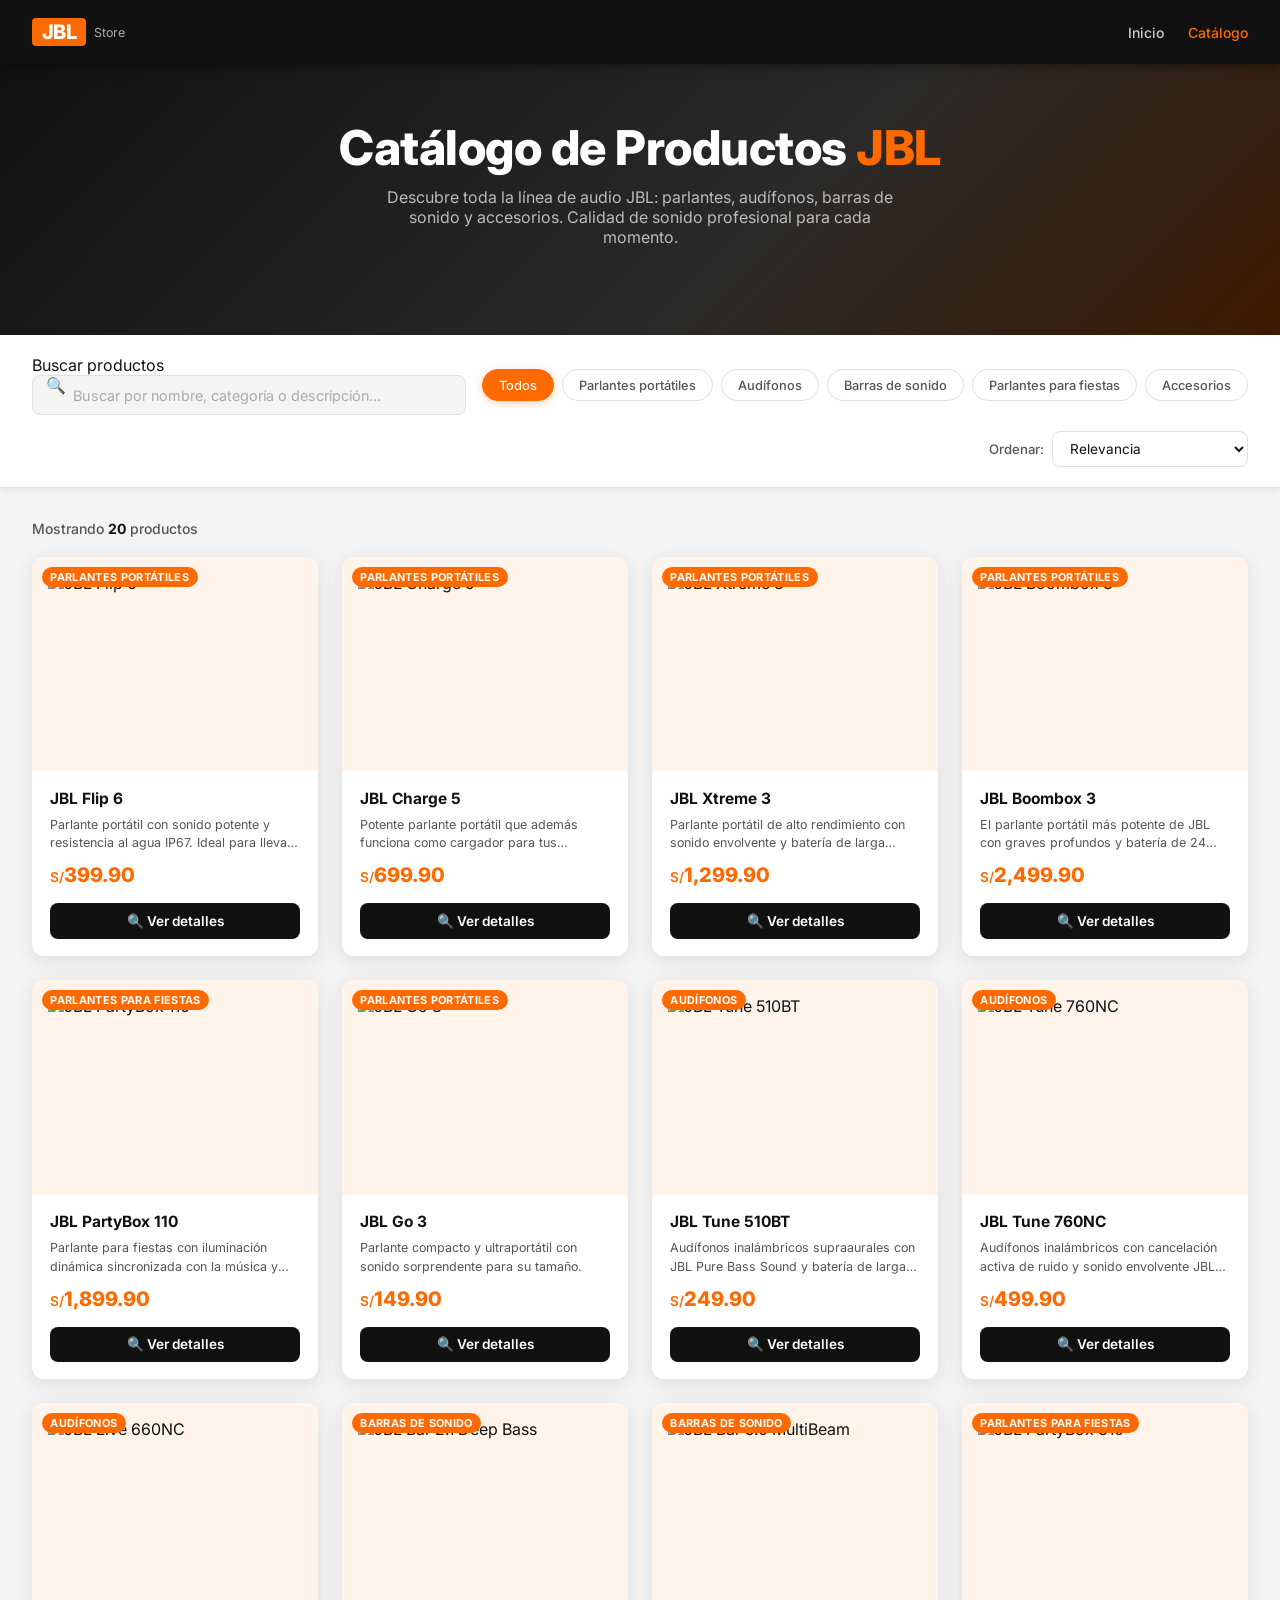
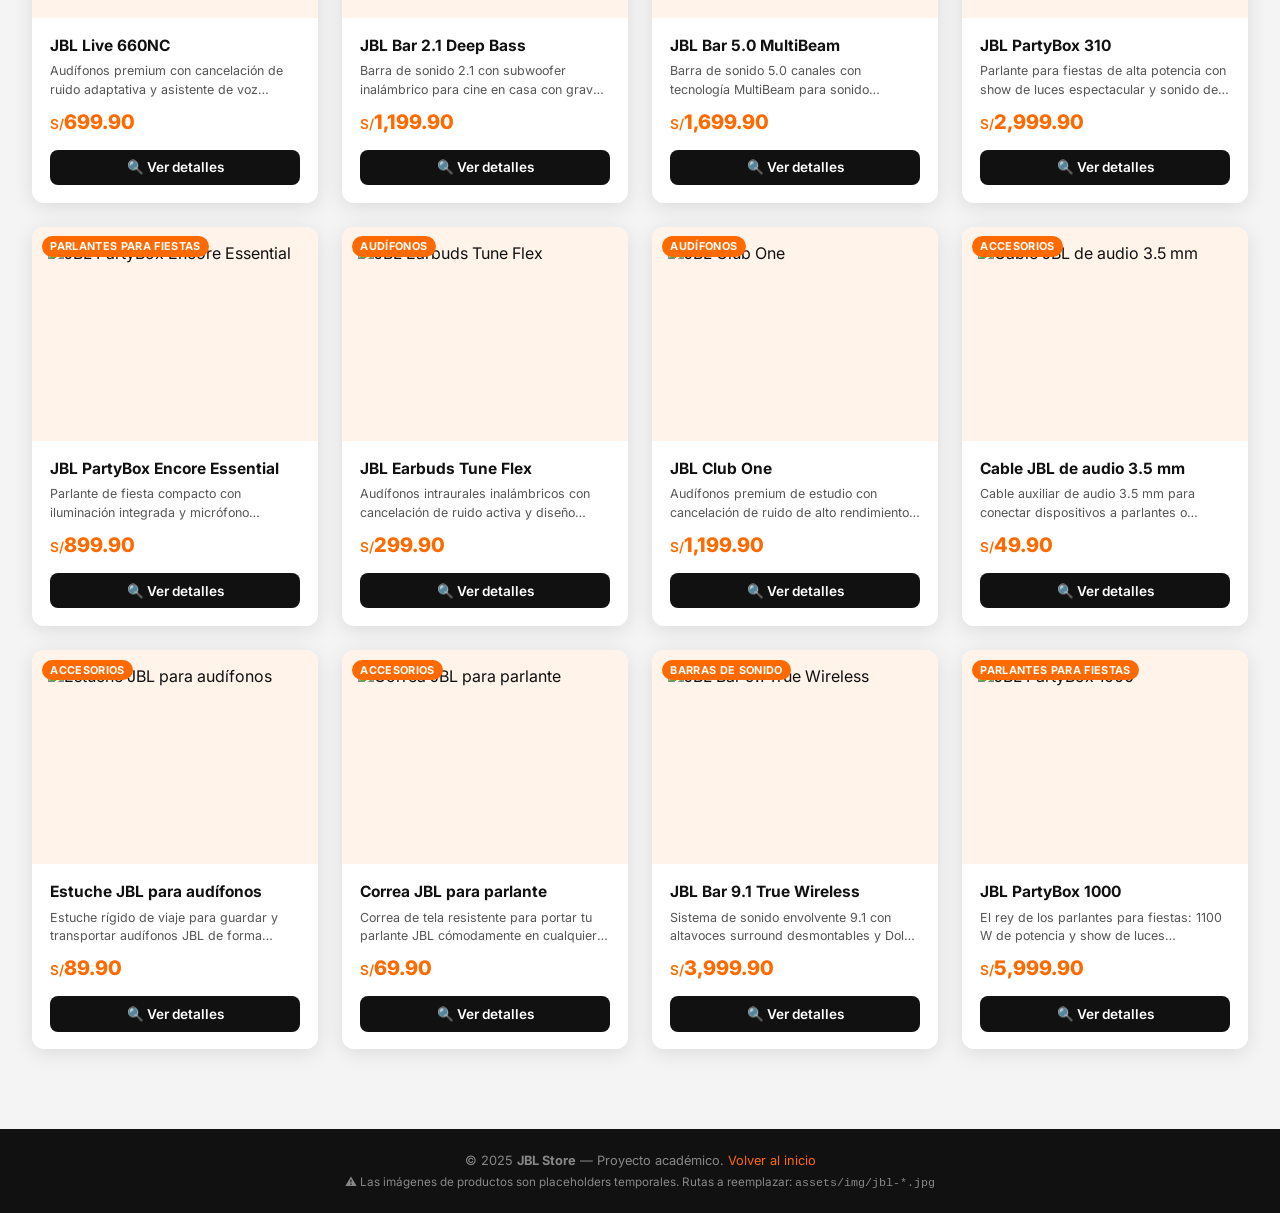
==== catalogo.html @ 73981893 "feat: implementar catalogo de productos JBL - Agrega catalogo.html con pagina completa del catalogo " ====
<!DOCTYPE html>
<html lang="es">
<head>
  <meta charset="UTF-8">
  <meta name="viewport" content="width=device-width, initial-scale=1.0">

  <!-- SEO -->
  <title>Catálogo de Productos | JBL Store</title>
  <meta name="description" content="Explora el catálogo completo de productos JBL: parlantes portátiles, audífonos, barras de sonido, parlantes para fiestas y accesorios. Encuentra el equipo de audio ideal para ti.">

  <!-- Estilos base del equipo (variables CSS, reset) -->
  <link rel="stylesheet" href="css/estilos.css">

  <!-- Estilos del catálogo -->
  <link rel="stylesheet" href="css/catalogo.css">
</head>

<body class="catalogo-body">

  <!-- ════════════════════════════════════════
       HEADER MÍNIMO
       (Se reutilizará o reemplazará cuando feature/pagina-inicio
        implemente el header/navbar definitivo del proyecto)
       ════════════════════════════════════════ -->
  <header class="cat-header" role="banner">
    <div class="cat-header__inner">

      <!-- Logo JBL -->
      <a href="index.html" class="cat-header__logo" aria-label="JBL Store — Ir al inicio">
        <span class="cat-header__logo-badge">JBL</span>
        <span class="cat-header__tagline">Store</span>
      </a>

      <!-- Navegación principal -->
      <nav aria-label="Navegación principal">
        <ul class="cat-header__nav">
          <li><a href="index.html">Inicio</a></li>
          <li><a href="catalogo.html" class="activo" aria-current="page">Catálogo</a></li>
        </ul>
      </nav>

    </div>
  </header>

  <!-- ════════════════════════════════════════
       HERO DEL CATÁLOGO
       ════════════════════════════════════════ -->
  <section class="cat-hero" aria-labelledby="cat-hero-titulo">
    <h1 id="cat-hero-titulo" class="cat-hero__titulo">
      Catálogo de Productos <span>JBL</span>
    </h1>
    <p class="cat-hero__subtitulo">
      Descubre toda la línea de audio JBL: parlantes, audífonos, barras de sonido y accesorios. Calidad de sonido profesional para cada momento.
    </p>
  </section>

  <!-- ════════════════════════════════════════
       BARRA DE CONTROLES
       (Buscador + Filtros + Ordenamiento)
       ════════════════════════════════════════ -->
  <section class="cat-controles" aria-label="Controles del catálogo">
    <div class="cat-controles__inner">

      <!-- Buscador -->
      <div class="cat-buscador" role="search">
        <span class="cat-buscador__icono" aria-hidden="true">🔍</span>
        <label for="cat-input-busqueda" class="sr-only">Buscar productos</label>
        <input
          type="search"
          id="cat-input-busqueda"
          class="cat-buscador__input"
          placeholder="Buscar por nombre, categoría o descripción..."
          autocomplete="off"
          aria-label="Buscar productos JBL"
        >
      </div>

      <!-- Filtros por categoría -->
      <div class="cat-filtros" role="group" aria-label="Filtrar por categoría">
        <button
          class="cat-filtros__btn activo"
          data-categoria="Todos"
          aria-pressed="true"
          id="filtro-todos"
        >Todos</button>

        <button
          class="cat-filtros__btn"
          data-categoria="Parlantes portátiles"
          aria-pressed="false"
          id="filtro-parlantes-portatiles"
        >Parlantes portátiles</button>

        <button
          class="cat-filtros__btn"
          data-categoria="Audífonos"
          aria-pressed="false"
          id="filtro-audifonos"
        >Audífonos</button>

        <button
          class="cat-filtros__btn"
          data-categoria="Barras de sonido"
          aria-pressed="false"
          id="filtro-barras"
        >Barras de sonido</button>

        <button
          class="cat-filtros__btn"
          data-categoria="Parlantes para fiestas"
          aria-pressed="false"
          id="filtro-parlantes-fiestas"
        >Parlantes para fiestas</button>

        <button
          class="cat-filtros__btn"
          data-categoria="Accesorios"
          aria-pressed="false"
          id="filtro-accesorios"
        >Accesorios</button>
      </div>

      <!-- Selector de ordenamiento -->
      <div class="cat-orden">
        <label for="cat-select-orden" class="cat-orden__label">Ordenar:</label>
        <select
          id="cat-select-orden"
          class="cat-orden__select"
          aria-label="Ordenar productos"
        >
          <option value="relevancia">Relevancia</option>
          <option value="precio-asc">Precio: menor a mayor</option>
          <option value="precio-desc">Precio: mayor a menor</option>
          <option value="nombre-az">Nombre: A → Z</option>
          <option value="nombre-za">Nombre: Z → A</option>
        </select>
      </div>

    </div><!-- /cat-controles__inner -->
  </section>

  <!-- ════════════════════════════════════════
       ÁREA PRINCIPAL DEL CATÁLOGO
       ════════════════════════════════════════ -->
  <main class="cat-main" id="catalogo-principal" aria-label="Catálogo de productos">

    <!-- Contador de resultados -->
    <p id="cat-contador-info" class="cat-resultados-info" aria-live="polite"></p>

    <!-- Estado: Cargando -->
    <div id="cat-cargando" class="cat-cargando" role="status" aria-label="Cargando productos">
      <div class="cat-cargando__spinner" aria-hidden="true"></div>
      <p class="cat-cargando__texto">Cargando productos JBL...</p>
    </div>

    <!-- Estado: Sin resultados -->
    <div
      id="cat-sin-resultados"
      class="cat-sin-resultados"
      role="alert"
      aria-live="assertive"
    >
      <span class="cat-sin-resultados__icono" aria-hidden="true">🔇</span>
      <p class="cat-sin-resultados__titulo">No se encontraron productos</p>
      <p class="cat-sin-resultados__subtitulo">Intenta con otras palabras o cambia los filtros.</p>
      <button
        id="cat-btn-reset"
        class="cat-sin-resultados__btn-reset"
        aria-label="Limpiar todos los filtros y ver todos los productos"
      >
        Limpiar filtros
      </button>
    </div>

    <!-- Grid de productos (se rellena con JavaScript) -->
    <div
      id="cat-grid"
      class="cat-grid"
      role="list"
      aria-label="Lista de productos JBL"
    ></div>

  </main>

  <!-- ════════════════════════════════════════
       MODAL DE DETALLES DEL PRODUCTO
       ════════════════════════════════════════ -->
  <div
    id="cat-modal"
    class="cat-modal"
    role="dialog"
    aria-modal="true"
    aria-labelledby="cat-modal-nombre"
    aria-describedby="cat-modal-descripcion"
  >
    <!-- Overlay para cerrar haciendo clic fuera -->
    <div id="cat-modal-overlay" class="cat-modal__overlay" aria-hidden="true"></div>

    <!-- Caja del modal -->
    <div class="cat-modal__caja">

      <!-- Botón cerrar -->
      <button
        id="cat-btn-cerrar-modal"
        class="cat-modal__btn-cerrar"
        aria-label="Cerrar detalles del producto"
        title="Cerrar"
      >✕</button>

      <!-- Imagen del producto -->
      <div class="cat-modal__imagen-wrap">
        <img
          id="cat-modal-imagen"
          class="cat-modal__imagen"
          src=""
          alt=""
          loading="lazy"
        >
      </div>

      <!-- Información del producto -->
      <div class="cat-modal__info">
        <p id="cat-modal-categoria" class="cat-modal__categoria"></p>
        <h2 id="cat-modal-nombre" class="cat-modal__nombre"></h2>
        <p id="cat-modal-precio" class="cat-modal__precio"></p>
        <p id="cat-modal-descripcion" class="cat-modal__descripcion"></p>

        <p class="cat-modal__caracteristicas-titulo">Características principales</p>
        <ul id="cat-modal-caracteristicas" class="cat-modal__lista" aria-label="Características del producto"></ul>
      </div>

    </div><!-- /cat-modal__caja -->
  </div><!-- /cat-modal -->

  <!-- ════════════════════════════════════════
       FOOTER MÍNIMO
       (Será reemplazado por el footer definitivo
        de feature/pagina-inicio cuando se integre)
       ════════════════════════════════════════ -->
  <footer class="cat-footer" role="contentinfo">
    <p>
      &copy; 2025 <strong>JBL Store</strong> — Proyecto académico.
      <a href="index.html">Volver al inicio</a>
    </p>
    <p style="margin-top:0.4rem; font-size:0.73rem;">
      ⚠️ Las imágenes de productos son placeholders temporales.
      Rutas a reemplazar: <code>assets/img/jbl-*.jpg</code>
    </p>
  </footer>

  <!-- Script principal del sitio (del equipo) -->
  <script src="js/main.js"></script>

  <!-- Script del catálogo (esta rama) -->
  <script src="js/catalogo.js"></script>

</body>
</html>
---- css/estilos.css ----
/* Estilos base del sitio JBL — pendiente de desarrollo */

:root {
  --jbl-naranja: #ff6a00;
  --jbl-negro: #111111;
  --jbl-gris: #f4f4f4;
  --jbl-blanco: #ffffff;
}

* {
  margin: 0;
  padding: 0;
  box-sizing: border-box;
}

body {
  font-family: Arial, Helvetica, sans-serif;
  color: var(--jbl-negro);
  background-color: var(--jbl-blanco);
}
---- css/catalogo.css ----
/* =====================================================
   catalogo.css — Estilos del Catálogo de Productos JBL
   Rama: feature/catalogo-productos
   Nota: usa variables definidas en css/estilos.css
   ===================================================== */

@import url('https://fonts.googleapis.com/css2?family=Inter:wght@300;400;500;600;700;800&display=swap');

/* ── Variables adicionales del catálogo ── */
:root {
  --cat-sombra:        0 4px 20px rgba(0, 0, 0, 0.10);
  --cat-sombra-hover:  0 8px 32px rgba(255, 106, 0, 0.20);
  --cat-radio:         12px;
  --cat-radio-btn:     8px;
  --cat-transicion:    0.25s ease;
  --cat-naranja-claro: #fff3ea;
  --cat-naranja-hover: #e55e00;
  --cat-gris-texto:    #555555;
  --cat-gris-borde:    #e0e0e0;
  --cat-overlay:       rgba(0, 0, 0, 0.65);
}

/* ── Tipografía base del catálogo ── */
.catalogo-body {
  font-family: 'Inter', Arial, Helvetica, sans-serif;
  background-color: var(--jbl-gris);
  color: var(--jbl-negro);
}

/* ════════════════════════════════════════
   HEADER MÍNIMO DEL CATÁLOGO
   ════════════════════════════════════════ */
.cat-header {
  background-color: var(--jbl-negro);
  color: var(--jbl-blanco);
  padding: 0 2rem;
  position: sticky;
  top: 0;
  z-index: 100;
  box-shadow: 0 2px 12px rgba(0,0,0,0.40);
}

.cat-header__inner {
  max-width: 1280px;
  margin: 0 auto;
  display: flex;
  align-items: center;
  justify-content: space-between;
  height: 64px;
}

.cat-header__logo {
  display: flex;
  align-items: center;
  gap: 0.5rem;
  text-decoration: none;
  color: var(--jbl-blanco);
}

.cat-header__logo-badge {
  background-color: var(--jbl-naranja);
  color: var(--jbl-blanco);
  font-family: 'Inter', sans-serif;
  font-size: 1.25rem;
  font-weight: 800;
  padding: 0.15rem 0.6rem;
  border-radius: 4px;
  letter-spacing: -0.5px;
}

.cat-header__tagline {
  font-size: 0.78rem;
  color: #aaaaaa;
  font-weight: 400;
}

.cat-header__nav {
  display: flex;
  gap: 1.5rem;
  list-style: none;
}

.cat-header__nav a {
  color: #cccccc;
  text-decoration: none;
  font-size: 0.875rem;
  font-weight: 500;
  transition: color var(--cat-transicion);
}

.cat-header__nav a:hover,
.cat-header__nav a.activo {
  color: var(--jbl-naranja);
}

/* ════════════════════════════════════════
   HERO DEL CATÁLOGO
   ════════════════════════════════════════ */
.cat-hero {
  background: linear-gradient(135deg, var(--jbl-negro) 0%, #2a2a2a 60%, #3d1a00 100%);
  color: var(--jbl-blanco);
  padding: 3.5rem 2rem;
  text-align: center;
}

.cat-hero__titulo {
  font-size: clamp(1.8rem, 4vw, 3rem);
  font-weight: 800;
  letter-spacing: -0.5px;
  line-height: 1.15;
  margin-bottom: 0.75rem;
}

.cat-hero__titulo span {
  color: var(--jbl-naranja);
}

.cat-hero__subtitulo {
  font-size: 1rem;
  color: #bbbbbb;
  font-weight: 400;
  max-width: 540px;
  margin: 0 auto 2rem;
}

/* ════════════════════════════════════════
   BARRA DE CONTROLES (búsqueda + filtros)
   ════════════════════════════════════════ */
.cat-controles {
  background-color: var(--jbl-blanco);
  border-bottom: 1px solid var(--cat-gris-borde);
  padding: 1.25rem 2rem;
  position: sticky;
  top: 64px;
  z-index: 90;
  box-shadow: 0 2px 8px rgba(0,0,0,0.06);
}

.cat-controles__inner {
  max-width: 1280px;
  margin: 0 auto;
  display: flex;
  flex-wrap: wrap;
  gap: 1rem;
  align-items: center;
}

/* Buscador */
.cat-buscador {
  position: relative;
  flex: 1;
  min-width: 220px;
}

.cat-buscador__icono {
  position: absolute;
  left: 0.85rem;
  top: 50%;
  transform: translateY(-50%);
  color: var(--cat-gris-texto);
  pointer-events: none;
  font-size: 1rem;
}

.cat-buscador__input {
  width: 100%;
  padding: 0.65rem 1rem 0.65rem 2.5rem;
  border: 1.5px solid var(--cat-gris-borde);
  border-radius: var(--cat-radio-btn);
  font-family: 'Inter', sans-serif;
  font-size: 0.9rem;
  color: var(--jbl-negro);
  background-color: var(--jbl-gris);
  transition: border-color var(--cat-transicion), box-shadow var(--cat-transicion);
  outline: none;
}

.cat-buscador__input:focus {
  border-color: var(--jbl-naranja);
  box-shadow: 0 0 0 3px rgba(255,106,0,0.12);
  background-color: var(--jbl-blanco);
}

.cat-buscador__input::placeholder {
  color: #aaaaaa;
}

/* Filtros de categoría */
.cat-filtros {
  display: flex;
  flex-wrap: wrap;
  gap: 0.5rem;
  align-items: center;
}

.cat-filtros__btn {
  padding: 0.45rem 1rem;
  border: 1.5px solid var(--cat-gris-borde);
  border-radius: 999px;
  background-color: var(--jbl-blanco);
  color: var(--cat-gris-texto);
  font-family: 'Inter', sans-serif;
  font-size: 0.8rem;
  font-weight: 500;
  cursor: pointer;
  transition: all var(--cat-transicion);
  white-space: nowrap;
}

.cat-filtros__btn:hover {
  border-color: var(--jbl-naranja);
  color: var(--jbl-naranja);
  background-color: var(--cat-naranja-claro);
}

.cat-filtros__btn.activo {
  background-color: var(--jbl-naranja);
  border-color: var(--jbl-naranja);
  color: var(--jbl-blanco);
  box-shadow: 0 2px 8px rgba(255,106,0,0.30);
}

/* Selector de ordenamiento */
.cat-orden {
  display: flex;
  align-items: center;
  gap: 0.5rem;
  margin-left: auto;
}

.cat-orden__label {
  font-size: 0.82rem;
  color: var(--cat-gris-texto);
  white-space: nowrap;
  font-weight: 500;
}

.cat-orden__select {
  padding: 0.5rem 0.85rem;
  border: 1.5px solid var(--cat-gris-borde);
  border-radius: var(--cat-radio-btn);
  font-family: 'Inter', sans-serif;
  font-size: 0.85rem;
  color: var(--jbl-negro);
  background-color: var(--jbl-blanco);
  cursor: pointer;
  outline: none;
  transition: border-color var(--cat-transicion);
}

.cat-orden__select:focus {
  border-color: var(--jbl-naranja);
}

/* ════════════════════════════════════════
   ÁREA PRINCIPAL DEL CATÁLOGO
   ════════════════════════════════════════ */
.cat-main {
  max-width: 1280px;
  margin: 0 auto;
  padding: 2rem;
}

/* Contador de resultados */
.cat-resultados-info {
  font-size: 0.875rem;
  color: var(--cat-gris-texto);
  margin-bottom: 1.25rem;
  font-weight: 500;
}

.cat-resultados-info strong {
  color: var(--jbl-negro);
}

/* ════════════════════════════════════════
   ESTADO: CARGANDO
   ════════════════════════════════════════ */
.cat-cargando {
  display: flex;
  flex-direction: column;
  align-items: center;
  justify-content: center;
  padding: 5rem 2rem;
  gap: 1rem;
  color: var(--cat-gris-texto);
}

.cat-cargando__spinner {
  width: 48px;
  height: 48px;
  border: 4px solid var(--cat-gris-borde);
  border-top-color: var(--jbl-naranja);
  border-radius: 50%;
  animation: girar 0.85s linear infinite;
}

@keyframes girar {
  to { transform: rotate(360deg); }
}

.cat-cargando__texto {
  font-size: 0.95rem;
  font-weight: 500;
}

/* ════════════════════════════════════════
   ESTADO: SIN RESULTADOS
   ════════════════════════════════════════ */
.cat-sin-resultados {
  display: none;
  flex-direction: column;
  align-items: center;
  justify-content: center;
  padding: 5rem 2rem;
  text-align: center;
  gap: 0.75rem;
}

.cat-sin-resultados.visible {
  display: flex;
}

.cat-sin-resultados__icono {
  font-size: 3.5rem;
  opacity: 0.4;
}

.cat-sin-resultados__titulo {
  font-size: 1.2rem;
  font-weight: 700;
  color: var(--jbl-negro);
}

.cat-sin-resultados__subtitulo {
  font-size: 0.9rem;
  color: var(--cat-gris-texto);
}

.cat-sin-resultados__btn-reset {
  margin-top: 0.5rem;
  padding: 0.6rem 1.5rem;
  background-color: var(--jbl-naranja);
  color: var(--jbl-blanco);
  border: none;
  border-radius: var(--cat-radio-btn);
  font-family: 'Inter', sans-serif;
  font-size: 0.9rem;
  font-weight: 600;
  cursor: pointer;
  transition: background-color var(--cat-transicion);
}

.cat-sin-resultados__btn-reset:hover {
  background-color: var(--cat-naranja-hover);
}

/* ════════════════════════════════════════
   GRID DE PRODUCTOS
   ════════════════════════════════════════ */
.cat-grid {
  display: grid;
  grid-template-columns: repeat(4, 1fr);
  gap: 1.5rem;
}

/* Tablet */
@media (max-width: 1100px) {
  .cat-grid {
    grid-template-columns: repeat(3, 1fr);
  }
}

/* Tablet pequeña */
@media (max-width: 780px) {
  .cat-grid {
    grid-template-columns: repeat(2, 1fr);
  }
}

/* Móvil */
@media (max-width: 480px) {
  .cat-grid {
    grid-template-columns: repeat(2, 1fr);
    gap: 0.875rem;
  }
}

/* Móvil muy pequeño */
@media (max-width: 360px) {
  .cat-grid {
    grid-template-columns: 1fr;
  }
}

/* ════════════════════════════════════════
   TARJETA DE PRODUCTO
   ════════════════════════════════════════ */
.cat-tarjeta {
  background-color: var(--jbl-blanco);
  border-radius: var(--cat-radio);
  box-shadow: var(--cat-sombra);
  overflow: hidden;
  display: flex;
  flex-direction: column;
  cursor: pointer;
  transition: transform var(--cat-transicion), box-shadow var(--cat-transicion);
  animation: fadeInCard 0.35s ease both;
}

@keyframes fadeInCard {
  from { opacity: 0; transform: translateY(12px); }
  to   { opacity: 1; transform: translateY(0); }
}

.cat-tarjeta:hover {
  transform: translateY(-5px);
  box-shadow: var(--cat-sombra-hover);
}

/* Imagen */
.cat-tarjeta__imagen-wrap {
  position: relative;
  background-color: var(--cat-naranja-claro);
  aspect-ratio: 4 / 3;
  overflow: hidden;
  display: flex;
  align-items: center;
  justify-content: center;
}

.cat-tarjeta__imagen {
  width: 100%;
  height: 100%;
  object-fit: contain;
  padding: 1rem;
  transition: transform 0.35s ease;
}

.cat-tarjeta:hover .cat-tarjeta__imagen {
  transform: scale(1.06);
}

.cat-tarjeta__badge-cat {
  position: absolute;
  top: 0.6rem;
  left: 0.6rem;
  background-color: var(--jbl-naranja);
  color: var(--jbl-blanco);
  font-size: 0.68rem;
  font-weight: 700;
  padding: 0.2rem 0.55rem;
  border-radius: 999px;
  text-transform: uppercase;
  letter-spacing: 0.03em;
}

/* Contenido de la tarjeta */
.cat-tarjeta__cuerpo {
  padding: 1.1rem;
  display: flex;
  flex-direction: column;
  flex: 1;
  gap: 0.4rem;
}

.cat-tarjeta__nombre {
  font-size: 0.97rem;
  font-weight: 700;
  color: var(--jbl-negro);
  line-height: 1.3;
  /* máximo 2 líneas */
  display: -webkit-box;
  -webkit-line-clamp: 2;
  -webkit-box-orient: vertical;
  overflow: hidden;
}

.cat-tarjeta__descripcion {
  font-size: 0.78rem;
  color: var(--cat-gris-texto);
  line-height: 1.5;
  /* máximo 2 líneas */
  display: -webkit-box;
  -webkit-line-clamp: 2;
  -webkit-box-orient: vertical;
  overflow: hidden;
  flex: 1;
}

.cat-tarjeta__precio {
  font-size: 1.25rem;
  font-weight: 800;
  color: var(--jbl-naranja);
  margin-top: 0.25rem;
}

.cat-tarjeta__precio-moneda {
  font-size: 0.85rem;
  font-weight: 600;
}

.cat-tarjeta__btn {
  margin-top: 0.6rem;
  padding: 0.6rem 1rem;
  background-color: var(--jbl-negro);
  color: var(--jbl-blanco);
  border: none;
  border-radius: var(--cat-radio-btn);
  font-family: 'Inter', sans-serif;
  font-size: 0.85rem;
  font-weight: 600;
  cursor: pointer;
  transition: background-color var(--cat-transicion), transform var(--cat-transicion);
  display: flex;
  align-items: center;
  justify-content: center;
  gap: 0.4rem;
}

.cat-tarjeta__btn:hover {
  background-color: var(--jbl-naranja);
  transform: scale(1.02);
}

/* ════════════════════════════════════════
   MODAL DE DETALLES
   ════════════════════════════════════════ */
.cat-modal {
  display: none;
  position: fixed;
  inset: 0;
  z-index: 1000;
  align-items: center;
  justify-content: center;
  padding: 1rem;
}

.cat-modal.activo {
  display: flex;
}

.cat-modal__overlay {
  position: absolute;
  inset: 0;
  background-color: var(--cat-overlay);
  animation: fadeOverlay 0.2s ease;
}

@keyframes fadeOverlay {
  from { opacity: 0; }
  to   { opacity: 1; }
}

.cat-modal__caja {
  position: relative;
  background-color: var(--jbl-blanco);
  border-radius: 16px;
  max-width: 820px;
  width: 100%;
  max-height: 90vh;
  overflow-y: auto;
  display: grid;
  grid-template-columns: 1fr 1fr;
  animation: slideModal 0.3s cubic-bezier(0.34, 1.56, 0.64, 1);
  box-shadow: 0 20px 60px rgba(0,0,0,0.35);
}

@keyframes slideModal {
  from { opacity: 0; transform: scale(0.9) translateY(20px); }
  to   { opacity: 1; transform: scale(1) translateY(0); }
}

/* Sección imagen del modal */
.cat-modal__imagen-wrap {
  background-color: var(--cat-naranja-claro);
  display: flex;
  align-items: center;
  justify-content: center;
  padding: 2rem;
  border-radius: 16px 0 0 16px;
  min-height: 320px;
}

.cat-modal__imagen {
  max-width: 100%;
  max-height: 300px;
  object-fit: contain;
}

/* Sección info del modal */
.cat-modal__info {
  padding: 2rem;
  display: flex;
  flex-direction: column;
  gap: 0.75rem;
  overflow-y: auto;
}

.cat-modal__categoria {
  font-size: 0.75rem;
  font-weight: 700;
  text-transform: uppercase;
  letter-spacing: 0.08em;
  color: var(--jbl-naranja);
}

.cat-modal__nombre {
  font-size: 1.5rem;
  font-weight: 800;
  color: var(--jbl-negro);
  line-height: 1.2;
}

.cat-modal__precio {
  font-size: 1.8rem;
  font-weight: 800;
  color: var(--jbl-naranja);
}

.cat-modal__precio-moneda {
  font-size: 1.1rem;
  font-weight: 600;
}

.cat-modal__descripcion {
  font-size: 0.9rem;
  color: var(--cat-gris-texto);
  line-height: 1.65;
}

.cat-modal__caracteristicas-titulo {
  font-size: 0.85rem;
  font-weight: 700;
  text-transform: uppercase;
  letter-spacing: 0.06em;
  color: var(--jbl-negro);
  margin-top: 0.25rem;
}

.cat-modal__lista {
  list-style: none;
  display: flex;
  flex-direction: column;
  gap: 0.45rem;
}

.cat-modal__lista li {
  font-size: 0.875rem;
  color: var(--cat-gris-texto);
  display: flex;
  align-items: flex-start;
  gap: 0.5rem;
}

.cat-modal__lista li::before {
  content: "✓";
  color: var(--jbl-naranja);
  font-weight: 700;
  flex-shrink: 0;
  margin-top: 0.05rem;
}

.cat-modal__btn-cerrar {
  position: absolute;
  top: 1rem;
  right: 1rem;
  width: 36px;
  height: 36px;
  background-color: var(--jbl-negro);
  color: var(--jbl-blanco);
  border: none;
  border-radius: 50%;
  font-size: 1.2rem;
  cursor: pointer;
  display: flex;
  align-items: center;
  justify-content: center;
  line-height: 1;
  transition: background-color var(--cat-transicion), transform var(--cat-transicion);
  z-index: 10;
}

.cat-modal__btn-cerrar:hover {
  background-color: var(--jbl-naranja);
  transform: rotate(90deg);
}

/* Modal responsive */
@media (max-width: 640px) {
  .cat-modal__caja {
    grid-template-columns: 1fr;
    border-radius: 12px;
  }

  .cat-modal__imagen-wrap {
    border-radius: 12px 12px 0 0;
    min-height: 220px;
    padding: 1.25rem;
  }

  .cat-modal__info {
    padding: 1.25rem;
  }

  .cat-modal__nombre {
    font-size: 1.2rem;
  }

  .cat-modal__precio {
    font-size: 1.4rem;
  }
}

/* ════════════════════════════════════════
   FOOTER MÍNIMO
   ════════════════════════════════════════ */
.cat-footer {
  background-color: var(--jbl-negro);
  color: #888888;
  text-align: center;
  padding: 1.5rem 2rem;
  font-size: 0.8rem;
  margin-top: 3rem;
}

.cat-footer a {
  color: var(--jbl-naranja);
  text-decoration: none;
}

.cat-footer a:hover {
  text-decoration: underline;
}

/* ════════════════════════════════════════
   RESPONSIVE — Controles
   ════════════════════════════════════════ */
@media (max-width: 900px) {
  .cat-controles__inner {
    flex-direction: column;
    align-items: stretch;
  }

  .cat-orden {
    margin-left: 0;
  }

  .cat-header__nav {
    display: none;
  }
}

@media (max-width: 600px) {
  .cat-hero {
    padding: 2rem 1rem;
  }

  .cat-main {
    padding: 1.25rem 1rem;
  }

  .cat-controles {
    padding: 1rem;
  }

  .cat-filtros__btn {
    font-size: 0.75rem;
    padding: 0.38rem 0.75rem;
  }
}
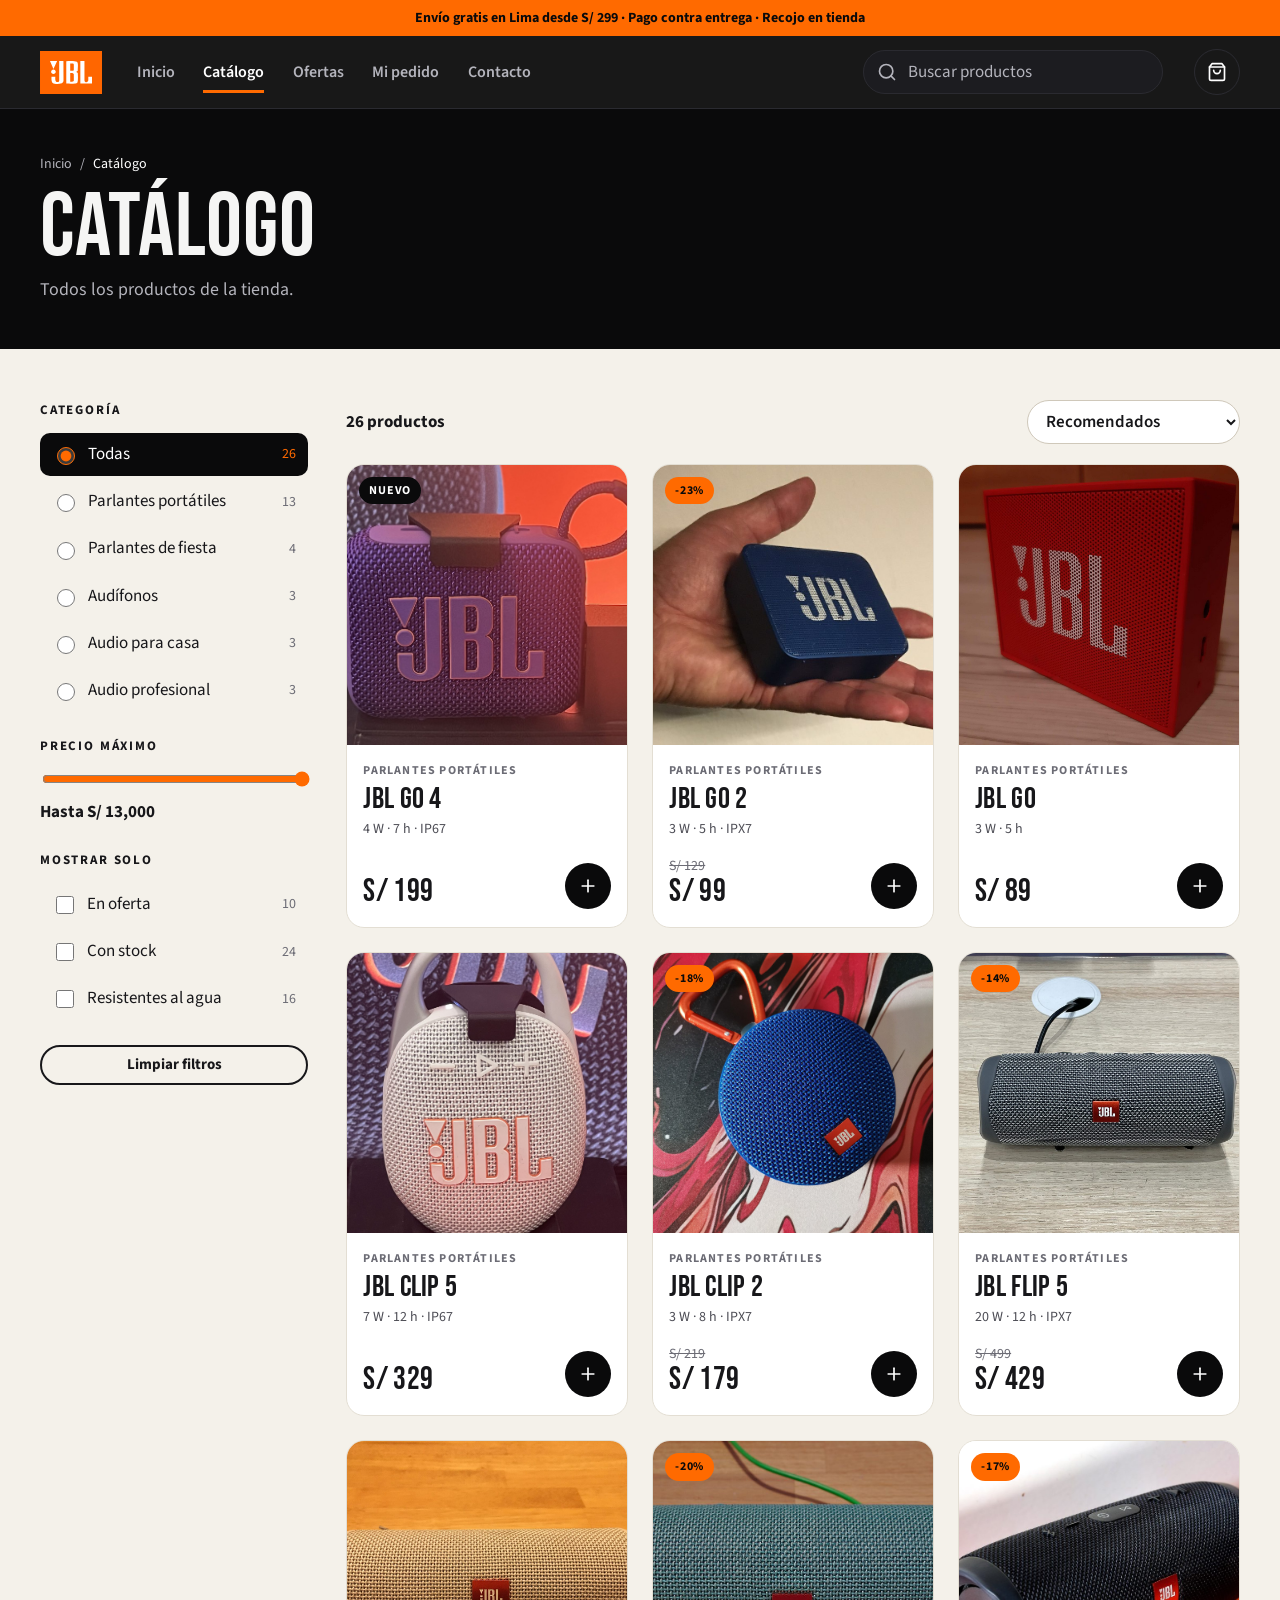
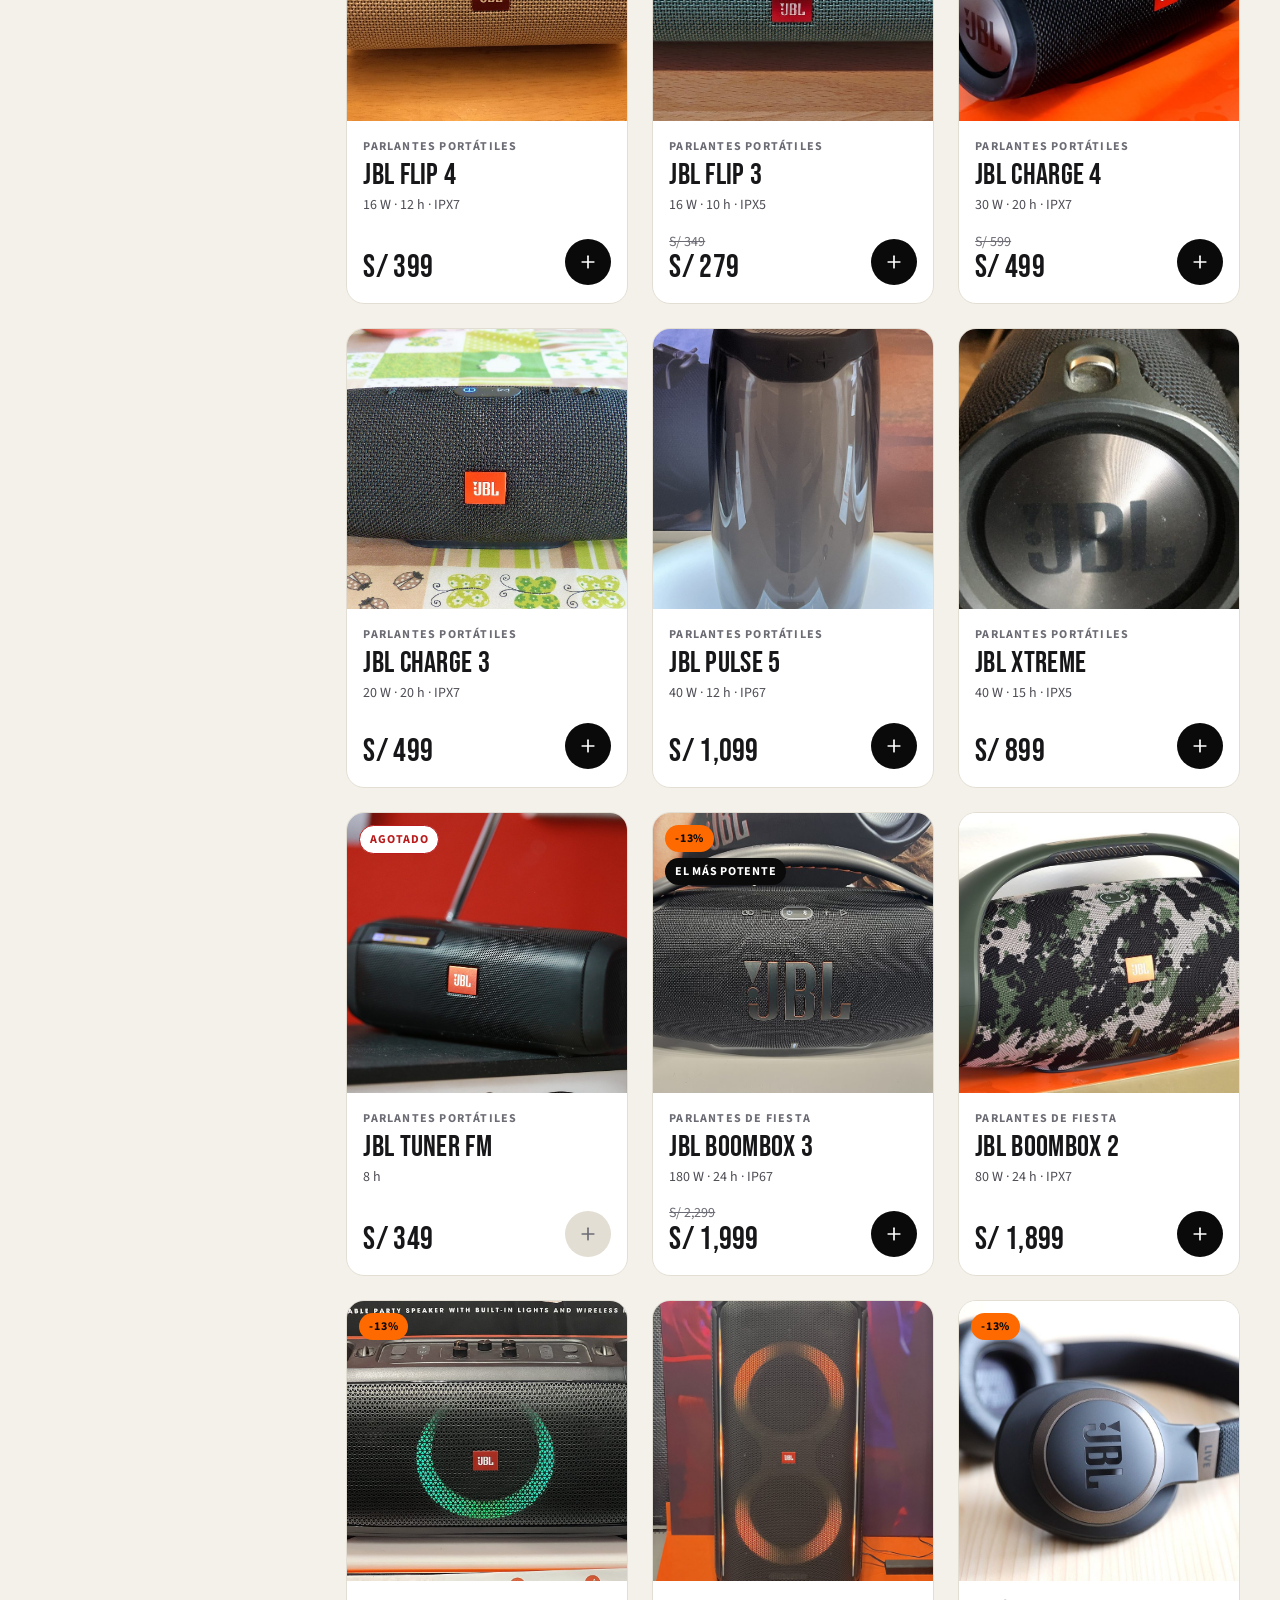
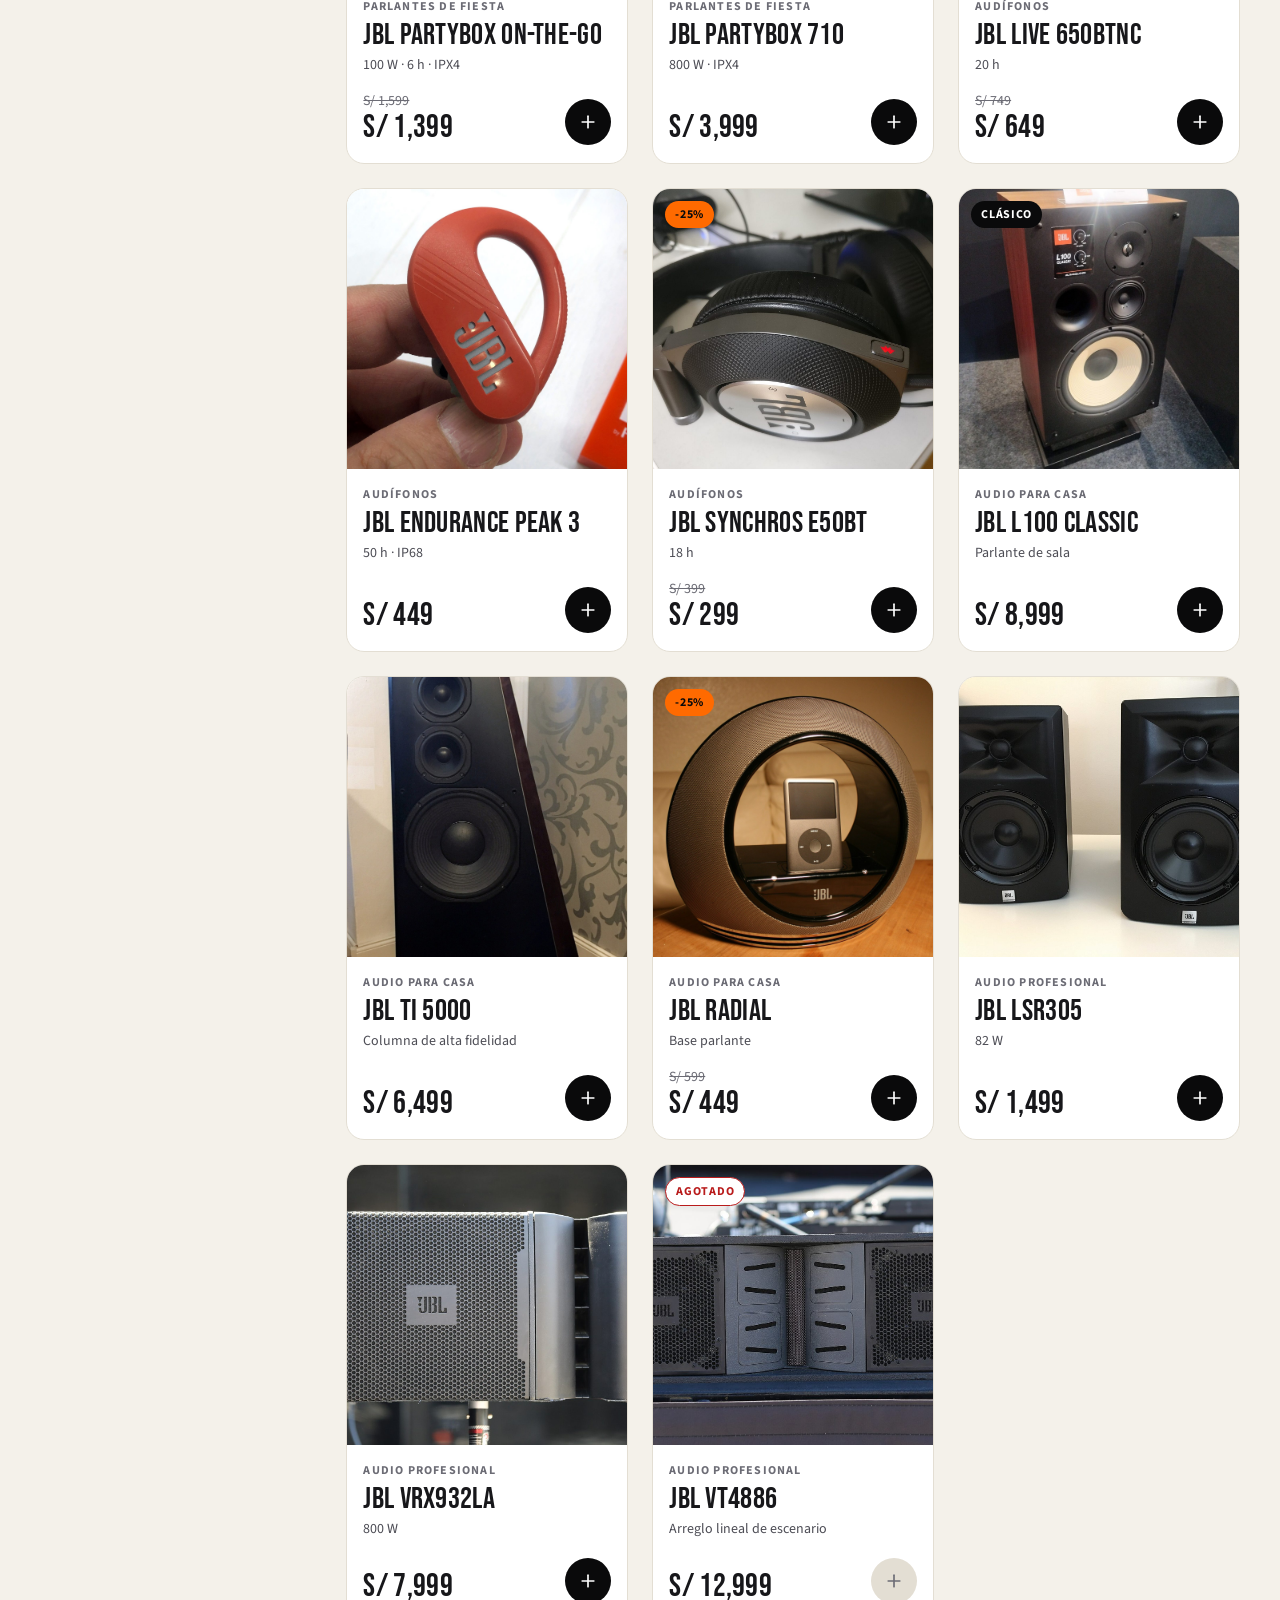
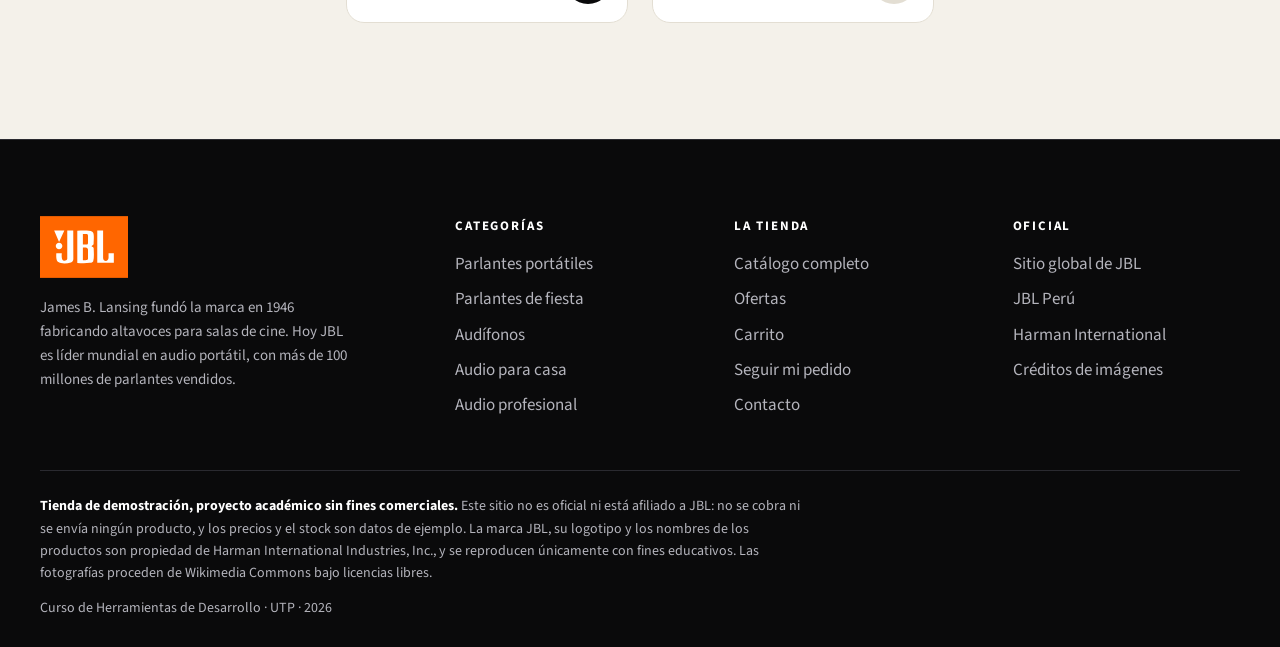
==== commit 9b61b0a9: "feat: convierte la landing en una tienda con carrito y pedidos La dirección del ERP se decide en js/" ====
--- a/catalogo.html
+++ b/catalogo.html
@@ -4,255 +4,100 @@
   <meta charset="UTF-8">
   <meta name="viewport" content="width=device-width, initial-scale=1.0">
 
-  <!-- SEO -->
-  <title>Catálogo de Productos | JBL Store</title>
-  <meta name="description" content="Explora el catálogo completo de productos JBL: parlantes portátiles, audífonos, barras de sonido, parlantes para fiestas y accesorios. Encuentra el equipo de audio ideal para ti.">
+  <title>Catálogo — JBL Store</title>
+  <meta name="description" content="Catálogo de la tienda de demostración JBL: filtra por categoría, precio y disponibilidad.">
+  <meta name="theme-color" content="#0a0a0b">
 
-  <!-- Estilos base del equipo (variables CSS, reset) -->
+  <link rel="icon" href="assets/img/logo-jbl.svg" type="image/svg+xml">
+  <link rel="preconnect" href="https://fonts.googleapis.com">
+  <link rel="preconnect" href="https://fonts.gstatic.com" crossorigin>
+  <link href="https://fonts.googleapis.com/css2?family=Bebas+Neue&family=Source+Sans+3:wght@400;600;700&display=swap" rel="stylesheet">
   <link rel="stylesheet" href="css/estilos.css">
 
-  <!-- Estilos del catálogo -->
-  <link rel="stylesheet" href="css/catalogo.css">
+  <script>document.documentElement.classList.add('js');</script>
+  <script src="data/catalogo.js"></script>
+  <script src="js/tienda.js"></script>
 </head>
+<body>
 
-<body class="catalogo-body">
+<script>JBL.cabecera();</script>
 
-  <!-- ════════════════════════════════════════
-       HEADER MÍNIMO
-       (Se reutilizará o reemplazará cuando feature/pagina-inicio
-        implemente el header/navbar definitivo del proyecto)
-       ════════════════════════════════════════ -->
-  <header class="cat-header" role="banner">
-    <div class="cat-header__inner">
+<main id="contenido">
 
-      <!-- Logo JBL -->
-      <a href="index.html" class="cat-header__logo" aria-label="JBL Store — Ir al inicio">
-        <span class="cat-header__logo-badge">JBL</span>
-        <span class="cat-header__tagline">Store</span>
-      </a>
-
-      <!-- Navegación principal -->
-      <nav aria-label="Navegación principal">
-        <ul class="cat-header__nav">
-          <li><a href="index.html">Inicio</a></li>
-          <li><a href="catalogo.html" class="activo" aria-current="page">Catálogo</a></li>
-        </ul>
+  <header class="pagina-cab">
+    <div class="contenedor">
+      <nav class="miga" aria-label="Ruta">
+        <a href="index.html">Inicio</a><span aria-hidden="true">/</span><span aria-current="page">Catálogo</span>
       </nav>
-
+      <h1 class="titulo" data-titulo>Catálogo</h1>
+      <p class="bajada" data-bajada>Todos los productos de la tienda.</p>
     </div>
   </header>
 
-  <!-- ════════════════════════════════════════
-       HERO DEL CATÁLOGO
-       ════════════════════════════════════════ -->
-  <section class="cat-hero" aria-labelledby="cat-hero-titulo">
-    <h1 id="cat-hero-titulo" class="cat-hero__titulo">
-      Catálogo de Productos <span>JBL</span>
-    </h1>
-    <p class="cat-hero__subtitulo">
-      Descubre toda la línea de audio JBL: parlantes, audífonos, barras de sonido y accesorios. Calidad de sonido profesional para cada momento.
-    </p>
-  </section>
+  <div class="contenedor catalogo">
 
-  <!-- ════════════════════════════════════════
-       BARRA DE CONTROLES
-       (Buscador + Filtros + Ordenamiento)
-       ════════════════════════════════════════ -->
-  <section class="cat-controles" aria-label="Controles del catálogo">
-    <div class="cat-controles__inner">
+    <!-- ============ FILTROS ============ -->
+    <form class="filtros" id="filtros" aria-label="Filtros del catálogo">
+      <fieldset class="filtros__grupo">
+        <legend class="filtros__titulo">Categoría</legend>
+        <div class="filtros__lista" data-filtro-categorias></div>
+      </fieldset>
 
-      <!-- Buscador -->
-      <div class="cat-buscador" role="search">
-        <span class="cat-buscador__icono" aria-hidden="true">🔍</span>
-        <label for="cat-input-busqueda" class="sr-only">Buscar productos</label>
-        <input
-          type="search"
-          id="cat-input-busqueda"
-          class="cat-buscador__input"
-          placeholder="Buscar por nombre, categoría o descripción..."
-          autocomplete="off"
-          aria-label="Buscar productos JBL"
-        >
+      <fieldset class="filtros__grupo">
+        <legend class="filtros__titulo">Precio máximo</legend>
+        <div class="rango">
+          <label class="sr-only" for="precio">Precio máximo</label>
+          <input id="precio" name="precio" type="range" min="0" max="100" step="10">
+          <output for="precio" data-precio-texto></output>
+        </div>
+      </fieldset>
+
+      <fieldset class="filtros__grupo">
+        <legend class="filtros__titulo">Mostrar solo</legend>
+        <div class="filtros__lista">
+          <label class="opcion"><input type="checkbox" name="oferta" value="1"><span>En oferta</span><span data-cuenta-oferta></span></label>
+          <label class="opcion"><input type="checkbox" name="stock" value="1"><span>Con stock</span><span data-cuenta-stock></span></label>
+          <label class="opcion"><input type="checkbox" name="resistencia" value="1"><span>Resistentes al agua</span><span data-cuenta-resistencia></span></label>
+        </div>
+      </fieldset>
+
+      <button class="boton boton--linea boton--chico" type="reset">Limpiar filtros</button>
+      <button class="boton boton--oscuro boton--chico filtros-abrir" type="button" data-cerrar-todo>Ver resultados</button>
+    </form>
+
+    <!-- ============ RESULTADOS ============ -->
+    <section aria-label="Productos">
+      <div class="barra-cat">
+        <p class="barra-cat__cuenta" data-cuenta aria-live="polite"></p>
+        <div class="barra-cat__orden">
+          <button class="boton boton--linea boton--chico filtros-abrir" type="button" data-filtros-abrir>
+            <svg class="ico" aria-hidden="true"><use href="#i-filtros"/></svg> Filtros
+          </button>
+          <label class="sr-only" for="orden">Ordenar por</label>
+          <select id="orden" name="orden" form="filtros">
+            <option value="">Recomendados</option>
+            <option value="precio-asc">Precio: menor a mayor</option>
+            <option value="precio-desc">Precio: mayor a menor</option>
+            <option value="descuento">Mayor descuento</option>
+            <option value="nombre">Nombre A–Z</option>
+          </select>
+        </div>
       </div>
 
-      <!-- Filtros por categoría -->
-      <div class="cat-filtros" role="group" aria-label="Filtrar por categoría">
-        <button
-          class="cat-filtros__btn activo"
-          data-categoria="Todos"
-          aria-pressed="true"
-          id="filtro-todos"
-        >Todos</button>
+      <div class="chips" data-chips></div>
+      <div class="rejilla-prod rejilla-prod--3" data-resultados></div>
+      <div class="vacio" data-vacio hidden>
+        <p class="vacio__titulo">Nada con esos filtros</p>
+        <p>Prueba con otra categoría, sube el precio máximo o quita algún filtro.</p>
+        <button class="boton boton--oscuro" type="reset" form="filtros">Limpiar filtros</button>
+      </div>
+    </section>
+  </div>
 
-        <button
-          class="cat-filtros__btn"
-          data-categoria="Parlantes portátiles"
-          aria-pressed="false"
-          id="filtro-parlantes-portatiles"
-        >Parlantes portátiles</button>
+</main>
 
-        <button
-          class="cat-filtros__btn"
-          data-categoria="Audífonos"
-          aria-pressed="false"
-          id="filtro-audifonos"
-        >Audífonos</button>
-
-        <button
-          class="cat-filtros__btn"
-          data-categoria="Barras de sonido"
-          aria-pressed="false"
-          id="filtro-barras"
-        >Barras de sonido</button>
-
-        <button
-          class="cat-filtros__btn"
-          data-categoria="Parlantes para fiestas"
-          aria-pressed="false"
-          id="filtro-parlantes-fiestas"
-        >Parlantes para fiestas</button>
-
-        <button
-          class="cat-filtros__btn"
-          data-categoria="Accesorios"
-          aria-pressed="false"
-          id="filtro-accesorios"
-        >Accesorios</button>
-      </div>
-
-      <!-- Selector de ordenamiento -->
-      <div class="cat-orden">
-        <label for="cat-select-orden" class="cat-orden__label">Ordenar:</label>
-        <select
-          id="cat-select-orden"
-          class="cat-orden__select"
-          aria-label="Ordenar productos"
-        >
-          <option value="relevancia">Relevancia</option>
-          <option value="precio-asc">Precio: menor a mayor</option>
-          <option value="precio-desc">Precio: mayor a menor</option>
-          <option value="nombre-az">Nombre: A → Z</option>
-          <option value="nombre-za">Nombre: Z → A</option>
-        </select>
-      </div>
-
-    </div><!-- /cat-controles__inner -->
-  </section>
-
-  <!-- ════════════════════════════════════════
-       ÁREA PRINCIPAL DEL CATÁLOGO
-       ════════════════════════════════════════ -->
-  <main class="cat-main" id="catalogo-principal" aria-label="Catálogo de productos">
-
-    <!-- Contador de resultados -->
-    <p id="cat-contador-info" class="cat-resultados-info" aria-live="polite"></p>
-
-    <!-- Estado: Cargando -->
-    <div id="cat-cargando" class="cat-cargando" role="status" aria-label="Cargando productos">
-      <div class="cat-cargando__spinner" aria-hidden="true"></div>
-      <p class="cat-cargando__texto">Cargando productos JBL...</p>
-    </div>
-
-    <!-- Estado: Sin resultados -->
-    <div
-      id="cat-sin-resultados"
-      class="cat-sin-resultados"
-      role="alert"
-      aria-live="assertive"
-    >
-      <span class="cat-sin-resultados__icono" aria-hidden="true">🔇</span>
-      <p class="cat-sin-resultados__titulo">No se encontraron productos</p>
-      <p class="cat-sin-resultados__subtitulo">Intenta con otras palabras o cambia los filtros.</p>
-      <button
-        id="cat-btn-reset"
-        class="cat-sin-resultados__btn-reset"
-        aria-label="Limpiar todos los filtros y ver todos los productos"
-      >
-        Limpiar filtros
-      </button>
-    </div>
-
-    <!-- Grid de productos (se rellena con JavaScript) -->
-    <div
-      id="cat-grid"
-      class="cat-grid"
-      role="list"
-      aria-label="Lista de productos JBL"
-    ></div>
-
-  </main>
-
-  <!-- ════════════════════════════════════════
-       MODAL DE DETALLES DEL PRODUCTO
-       ════════════════════════════════════════ -->
-  <div
-    id="cat-modal"
-    class="cat-modal"
-    role="dialog"
-    aria-modal="true"
-    aria-labelledby="cat-modal-nombre"
-    aria-describedby="cat-modal-descripcion"
-  >
-    <!-- Overlay para cerrar haciendo clic fuera -->
-    <div id="cat-modal-overlay" class="cat-modal__overlay" aria-hidden="true"></div>
-
-    <!-- Caja del modal -->
-    <div class="cat-modal__caja">
-
-      <!-- Botón cerrar -->
-      <button
-        id="cat-btn-cerrar-modal"
-        class="cat-modal__btn-cerrar"
-        aria-label="Cerrar detalles del producto"
-        title="Cerrar"
-      >✕</button>
-
-      <!-- Imagen del producto -->
-      <div class="cat-modal__imagen-wrap">
-        <img
-          id="cat-modal-imagen"
-          class="cat-modal__imagen"
-          src=""
-          alt=""
-          loading="lazy"
-        >
-      </div>
-
-      <!-- Información del producto -->
-      <div class="cat-modal__info">
-        <p id="cat-modal-categoria" class="cat-modal__categoria"></p>
-        <h2 id="cat-modal-nombre" class="cat-modal__nombre"></h2>
-        <p id="cat-modal-precio" class="cat-modal__precio"></p>
-        <p id="cat-modal-descripcion" class="cat-modal__descripcion"></p>
-
-        <p class="cat-modal__caracteristicas-titulo">Características principales</p>
-        <ul id="cat-modal-caracteristicas" class="cat-modal__lista" aria-label="Características del producto"></ul>
-      </div>
-
-    </div><!-- /cat-modal__caja -->
-  </div><!-- /cat-modal -->
-
-  <!-- ════════════════════════════════════════
-       FOOTER MÍNIMO
-       (Será reemplazado por el footer definitivo
-        de feature/pagina-inicio cuando se integre)
-       ════════════════════════════════════════ -->
-  <footer class="cat-footer" role="contentinfo">
-    <p>
-      &copy; 2025 <strong>JBL Store</strong> — Proyecto académico.
-      <a href="index.html">Volver al inicio</a>
-    </p>
-    <p style="margin-top:0.4rem; font-size:0.73rem;">
-      ⚠️ Las imágenes de productos son placeholders temporales.
-      Rutas a reemplazar: <code>assets/img/jbl-*.jpg</code>
-    </p>
-  </footer>
-
-  <!-- Script principal del sitio (del equipo) -->
-  <script src="js/main.js"></script>
-
-  <!-- Script del catálogo (esta rama) -->
-  <script src="js/catalogo.js"></script>
+<script>JBL.pie();</script>
+<script src="js/catalogo.js"></script>
 
 </body>
 </html>
--- a/css/estilos.css
+++ b/css/estilos.css
@@ -1,20 +1,715 @@
-/* Estilos base del sitio JBL — pendiente de desarrollo */
-
+/* =========================================================================
+   JBL Store — Tienda de demostración
+   Negro, un solo acento naranja usado en bloques sólidos, tipografía display
+   enorme (Bebas Neue) y Source Sans 3 para leer. Las pantallas de compra van
+   sobre fondo claro para que los formularios y los precios se lean bien.
+
+   Índice
+     1. Tokens              8. Tarjeta de producto     15. Carrito
+     2. Base                9. Categorías              16. Pago (checkout)
+     3. Botones            10. Bloques de marca        17. Pedido y seguimiento
+     4. Anuncio y cabecera 11. Contacto                18. Cajón del carrito y avisos
+     5. Portada            12. Pie de página           19. Aparición al hacer scroll
+     6. Cinta y cifras     13. Catálogo                20. Pantallas pequeñas
+     7. Secciones          14. Ficha de producto
+   ========================================================================= */
+
+/* ------------------------------ 1. TOKENS ------------------------------ */
 :root {
-  --jbl-naranja: #ff6a00;
-  --jbl-negro: #111111;
-  --jbl-gris: #f4f4f4;
-  --jbl-blanco: #ffffff;
-}
-
-* {
+  --tinta:        #0a0a0b;
+  --carbon:       #131315;
+  --carbon-2:     #1c1c20;
+  --linea-oscura: #2a2a30;
+  --hueso:        #f4f1ea;
+  --papel:        #ffffff;
+  --linea:        #e3ded3;
+  --linea-fuerte: #cfc8ba;
+  --texto:        #17171a;
+  --texto-suave:  #4d4d55;
+  --texto-tenue:  #6c6c75;
+  --claro:        #f5f5f4;
+  --claro-suave:  #b4b4bc;
+
+  --naranja:        #ff6a00;
+  --naranja-hover:  #ff8126;
+  --naranja-texto:  #b43f00;   /* naranja legible sobre fondos claros */
+  --ok:             #166534;
+  --ok-fondo:       #dcfce7;
+  --error:          #b91c1c;
+  --error-fondo:    #fee2e2;
+  --alerta:         #92400e;
+  --alerta-fondo:   #fef3c7;
+
+  --display: "Bebas Neue", "Arial Narrow", Impact, sans-serif;
+  --cuerpo:  "Source Sans 3", "Segoe UI", Arial, sans-serif;
+
+  --contenedor: 1280px;
+  --margen:     clamp(16px, 4vw, 40px);
+  --seccion:    clamp(64px, 9vw, 128px);
+  --radio:      18px;
+  --radio-sm:   10px;
+  --curva:      cubic-bezier(.2, .7, .2, 1);
+  --sombra:     0 1px 2px rgba(10, 10, 11, .05), 0 12px 32px rgba(10, 10, 11, .08);
+  --sombra-alta: 0 24px 60px rgba(10, 10, 11, .28);
+
+  --alto-cab: 72px;
+
+  /* Escala fija de capas. */
+  --z-cab: 20;
+  --z-velo: 30;
+  --z-cajon: 40;
+  --z-aviso: 50;
+}
+
+/* ------------------------------ 2. BASE ------------------------------ */
+*, *::before, *::after { box-sizing: border-box; }
+html { -webkit-text-size-adjust: 100%; scroll-behavior: smooth; scroll-padding-top: calc(var(--alto-cab) + 16px); }
+body {
   margin: 0;
-  padding: 0;
-  box-sizing: border-box;
-}
-
-body {
-  font-family: Arial, Helvetica, sans-serif;
-  color: var(--jbl-negro);
-  background-color: var(--jbl-blanco);
-}
+  font-family: var(--cuerpo);
+  font-size: 17px;
+  line-height: 1.6;
+  color: var(--texto);
+  background: var(--hueso);
+  -webkit-font-smoothing: antialiased;
+}
+body.sin-scroll { overflow: hidden; }
+img { max-width: 100%; display: block; }
+/* El atributo hidden manda siempre, aunque la clase defina otro display. */
+[hidden] { display: none !important; }
+h1, h2, h3, h4, p, figure, dl, dd { margin: 0; }
+ul, ol { margin: 0; padding: 0; list-style: none; }
+a { color: inherit; text-underline-offset: 3px; }
+button, input, select, textarea { font: inherit; color: inherit; }
+button { cursor: pointer; }
+:focus-visible { outline: 3px solid var(--naranja); outline-offset: 3px; border-radius: 4px; }
+
+.sprite { display: none; }
+.ico {
+  width: 20px; height: 20px; flex: none;
+  fill: none; stroke: currentColor; stroke-width: 2;
+  stroke-linecap: round; stroke-linejoin: round;
+}
+.sr-only {
+  position: absolute; width: 1px; height: 1px; padding: 0; margin: -1px;
+  overflow: hidden; clip: rect(0, 0, 0, 0); white-space: nowrap; border: 0;
+}
+.salto {
+  position: absolute; left: 16px; top: -80px; z-index: 60;
+  padding: 10px 16px; border-radius: var(--radio-sm);
+  background: var(--naranja); color: var(--tinta); font-weight: 700;
+}
+.salto:focus { top: 16px; }
+
+.contenedor { width: 100%; max-width: var(--contenedor); margin: 0 auto; padding: 0 var(--margen); }
+
+.etiqueta {
+  display: inline-flex; align-items: center; gap: 10px;
+  font-size: 13px; font-weight: 700; letter-spacing: .16em; text-transform: uppercase;
+  color: var(--naranja-texto);
+}
+.etiqueta::before { content: ""; width: 28px; height: 3px; background: var(--naranja); }
+.oscuro .etiqueta { color: var(--naranja); }
+
+.titulo {
+  font-family: var(--display); font-weight: 400;
+  font-size: clamp(48px, 7vw, 104px); line-height: .9; letter-spacing: .01em;
+  text-wrap: balance;
+}
+.titulo em { font-style: normal; color: var(--naranja); }
+.bajada { max-width: 62ch; color: var(--texto-suave); font-size: clamp(17px, 1.4vw, 20px); text-wrap: pretty; }
+.oscuro .bajada { color: var(--claro-suave); }
+
+/* ------------------------------ 3. BOTONES ------------------------------ */
+.boton {
+  display: inline-flex; align-items: center; justify-content: center; gap: 10px;
+  min-height: 48px; padding: 12px 24px;
+  border: 2px solid transparent; border-radius: 999px;
+  font-weight: 700; font-size: 16px; line-height: 1.2; text-decoration: none; white-space: nowrap;
+  cursor: pointer;
+  transition: background-color .18s var(--curva), border-color .18s var(--curva), color .18s var(--curva);
+}
+.boton .ico { transition: transform .18s var(--curva); }
+.boton:hover .ico--flecha { transform: translateX(4px); }
+.boton--solido { background: var(--naranja); color: var(--tinta); }
+.boton--solido:hover { background: var(--naranja-hover); }
+.boton--oscuro { background: var(--tinta); color: #fff; }
+.boton--oscuro:hover { background: #2a2a30; }
+.boton--linea { border-color: currentColor; background: none; }
+.boton--linea:hover { background: var(--tinta); border-color: var(--tinta); color: #fff; }
+.oscuro .boton--linea:hover { background: #fff; border-color: #fff; color: var(--tinta); }
+.boton--grande { min-height: 56px; padding: 14px 32px; font-size: 18px; }
+.boton--bloque { width: 100%; }
+.boton--chico { min-height: 40px; padding: 8px 18px; font-size: 15px; }
+.boton[disabled] { opacity: .5; cursor: not-allowed; }
+.enlace { font-weight: 700; color: var(--naranja-texto); }
+.oscuro .enlace { color: var(--naranja); }
+
+/* ------------------------------ 4. ANUNCIO Y CABECERA ------------------------------ */
+.anuncio {
+  background: var(--naranja); color: var(--tinta);
+  font-size: 14px; font-weight: 700; text-align: center;
+  padding: 7px var(--margen);
+}
+.cab {
+  position: sticky; top: 0; z-index: var(--z-cab);
+  background: rgba(10, 10, 11, .94);
+  backdrop-filter: blur(10px);
+  border-bottom: 1px solid var(--linea-oscura);
+  color: var(--claro);
+}
+.cab__caja { display: flex; align-items: center; gap: clamp(12px, 2.4vw, 32px); height: var(--alto-cab); }
+.cab__logo { flex: none; display: block; }
+.cab__logo img { width: 62px; height: auto; }
+.cab__menu { display: flex; gap: clamp(8px, 1.6vw, 24px); }
+.cab__menu a {
+  position: relative; padding: 8px 4px;
+  font-weight: 600; font-size: 16px; text-decoration: none; color: var(--claro-suave);
+  transition: color .15s var(--curva);
+}
+.cab__menu a:hover, .cab__menu a[aria-current="page"] { color: #fff; }
+.cab__menu a[aria-current="page"]::after {
+  content: ""; position: absolute; left: 4px; right: 4px; bottom: 0; height: 3px; background: var(--naranja);
+}
+.cab__buscar { position: relative; margin-left: auto; flex: 0 1 300px; min-width: 0; }
+.cab__buscar .ico { position: absolute; left: 14px; top: 50%; transform: translateY(-50%); color: var(--claro-suave); pointer-events: none; }
+.cab__buscar input {
+  width: 100%; height: 44px; padding: 0 16px 0 44px;
+  border-radius: 999px; border: 1px solid var(--linea-oscura);
+  background: var(--carbon-2); color: #fff;
+  transition: border-color .15s var(--curva);
+}
+.cab__buscar input::placeholder { color: var(--claro-suave); }
+.cab__buscar input:focus-visible { outline: none; border-color: var(--naranja); }
+.cab__icono {
+  position: relative; flex: none;
+  display: grid; place-items: center;
+  width: 46px; height: 46px; border-radius: 50%;
+  border: 1px solid var(--linea-oscura); background: none; color: #fff;
+  transition: background-color .15s var(--curva), border-color .15s var(--curva);
+}
+.cab__icono:hover { background: var(--carbon-2); border-color: #45454d; }
+.cab__cuenta {
+  position: absolute; top: -4px; right: -4px;
+  min-width: 22px; height: 22px; padding: 0 6px;
+  display: grid; place-items: center;
+  border-radius: 999px; background: var(--naranja); color: var(--tinta);
+  font-size: 12px; font-weight: 700; font-variant-numeric: tabular-nums;
+}
+.cab__cuenta[hidden] { display: none; }
+.cab__cuenta.salta { animation: salto .32s var(--curva); }
+.cab__hamb { display: none; }
+@keyframes salto { 40% { transform: scale(1.35); } }
+
+/* ------------------------------ 5. PORTADA ------------------------------ */
+.oscuro { background: var(--tinta); color: var(--claro); }
+.portada { position: relative; overflow: hidden; background: var(--tinta); color: var(--claro); }
+.portada__caja {
+  display: grid; grid-template-columns: minmax(0, 1.05fr) minmax(0, 1fr); align-items: center; gap: clamp(24px, 4vw, 64px);
+  min-height: min(720px, calc(100dvh - var(--alto-cab) - 34px));
+  padding-block: clamp(40px, 6vw, 88px);
+}
+.portada__titulo {
+  font-family: var(--display); font-weight: 400;
+  font-size: clamp(64px, 10.5vw, 168px); line-height: .84; letter-spacing: .005em;
+  margin: 20px 0 24px;
+}
+.portada__titulo em { font-style: normal; color: var(--naranja); display: block; }
+.portada__acciones { display: flex; flex-wrap: wrap; gap: 12px; margin-top: 32px; }
+.portada__visual { position: relative; align-self: stretch; min-height: 340px; }
+.portada__visual img {
+  position: absolute; inset: 0; width: 100%; height: 100%; object-fit: cover;
+  border-radius: var(--radio);
+}
+/* Etiqueta de precio flotante sobre la foto: lleva al producto destacado. */
+.portada__ficha {
+  position: absolute; left: -20px; bottom: 28px;
+  display: grid; gap: 2px;
+  padding: 16px 22px; border-radius: var(--radio-sm);
+  background: var(--naranja); color: var(--tinta); text-decoration: none;
+  box-shadow: var(--sombra-alta);
+  transition: transform .2s var(--curva);
+}
+.portada__ficha:hover { transform: translateY(-4px); }
+.portada__ficha small { font-size: 13px; font-weight: 700; letter-spacing: .1em; text-transform: uppercase; }
+.portada__ficha b { font-family: var(--display); font-weight: 400; font-size: 34px; line-height: 1; }
+.portada__ficha span { font-weight: 700; font-variant-numeric: tabular-nums; }
+
+/* ------------------------------ 6. CINTA Y CIFRAS ------------------------------ */
+.cinta { overflow: hidden; background: var(--naranja); color: var(--tinta); padding: 14px 0; }
+.cinta__pista { display: flex; width: max-content; animation: cinta 36s linear infinite; }
+.cinta__pista span {
+  font-family: var(--display); font-size: clamp(22px, 2.6vw, 34px); line-height: 1; letter-spacing: .04em;
+  padding: 0 28px; white-space: nowrap;
+}
+.cinta__pista span::after { content: "●"; font-size: .4em; margin-left: 56px; vertical-align: middle; }
+@keyframes cinta { to { transform: translateX(-50%); } }
+
+.cifras { background: var(--tinta); color: var(--claro); padding-block: clamp(40px, 6vw, 72px); }
+.cifras__rejilla { display: grid; grid-template-columns: repeat(4, minmax(0, 1fr)); gap: clamp(16px, 3vw, 40px); }
+.cifra { border-top: 3px solid var(--naranja); padding-top: 16px; }
+.cifra__dato { font-family: var(--display); font-size: clamp(56px, 7vw, 104px); line-height: .9; font-variant-numeric: tabular-nums; }
+.cifra__dato span { font-size: .32em; margin-left: 8px; color: var(--naranja); letter-spacing: .04em; }
+.cifra__pie { color: var(--claro-suave); margin-top: 8px; max-width: 24ch; }
+.cifras__fuente { margin-top: 28px; font-size: 14px; color: var(--claro-suave); }
+.cifras__fuente a { color: var(--claro); }
+
+/* ------------------------------ 7. SECCIONES ------------------------------ */
+.seccion { padding-block: var(--seccion); }
+.seccion--papel { background: var(--papel); }
+.seccion__cab {
+  display: flex; align-items: flex-end; justify-content: space-between; gap: 24px; flex-wrap: wrap;
+  margin-bottom: clamp(28px, 4vw, 56px);
+}
+.seccion__cab .titulo { margin-top: 14px; }
+.seccion__cab .bajada { margin-top: 16px; }
+
+/* ------------------------------ 8. TARJETA DE PRODUCTO ------------------------------ */
+.rejilla-prod { display: grid; grid-template-columns: repeat(4, minmax(0, 1fr)); gap: clamp(14px, 2vw, 24px); }
+.rejilla-prod--3 { grid-template-columns: repeat(3, minmax(0, 1fr)); }
+.prod {
+  position: relative; display: flex; flex-direction: column;
+  background: var(--papel); border: 1px solid var(--linea); border-radius: var(--radio);
+  overflow: hidden;
+  transition: border-color .2s var(--curva), box-shadow .2s var(--curva);
+}
+.prod:hover { border-color: var(--texto); box-shadow: var(--sombra); }
+.prod__foto { position: relative; display: block; aspect-ratio: 1 / 1; overflow: hidden; background: #e9e5dc; }
+.prod__foto img { width: 100%; height: 100%; object-fit: cover; transition: transform .5s var(--curva); }
+.prod:hover .prod__foto img { transform: scale(1.05); }
+.prod__sellos { position: absolute; left: 12px; top: 12px; display: flex; flex-direction: column; align-items: flex-start; gap: 6px; }
+.sello {
+  padding: 4px 10px; border-radius: 999px;
+  font-size: 12px; font-weight: 700; letter-spacing: .06em; text-transform: uppercase;
+  background: var(--tinta); color: #fff;
+}
+.sello--oferta { background: var(--naranja); color: var(--tinta); }
+.sello--agotado { background: #fff; color: var(--error); border: 1px solid var(--error); }
+.prod__cuerpo { display: flex; flex-direction: column; gap: 4px; flex: 1; padding: 16px 16px 18px; }
+.prod__cat { font-size: 12px; font-weight: 700; letter-spacing: .1em; text-transform: uppercase; color: var(--texto-tenue); }
+.prod__nombre { font-family: var(--display); font-weight: 400; font-size: 30px; line-height: 1; letter-spacing: .01em; }
+.prod__nombre a { text-decoration: none; }
+/* Toda la tarjeta es clicable, no solo el título. */
+.prod__nombre a::after { content: ""; position: absolute; inset: 0; }
+.prod__specs { font-size: 14px; color: var(--texto-suave); }
+.prod__pie { display: flex; align-items: flex-end; justify-content: space-between; gap: 12px; margin-top: auto; padding-top: 14px; }
+.precio { display: grid; line-height: 1.1; font-variant-numeric: tabular-nums; }
+.precio__antes { font-size: 14px; color: var(--texto-tenue); text-decoration: line-through; }
+.precio__ahora { font-family: var(--display); font-size: 32px; letter-spacing: .01em; }
+.precio__ahora small { font-size: .55em; margin-right: 3px; }
+.prod__agregar {
+  position: relative; z-index: 1; flex: none;
+  display: grid; place-items: center;
+  width: 46px; height: 46px; border-radius: 50%; border: 0;
+  background: var(--tinta); color: #fff;
+  transition: background-color .18s var(--curva), color .18s var(--curva);
+}
+.prod__agregar:hover { background: var(--naranja); color: var(--tinta); }
+.prod__agregar[disabled] { background: var(--linea); color: var(--texto-tenue); cursor: not-allowed; }
+
+/* ------------------------------ 9. CATEGORÍAS ------------------------------ */
+.categorias { display: grid; grid-template-columns: repeat(auto-fit, minmax(200px, 1fr)); gap: clamp(14px, 2vw, 24px); }
+.cat {
+  position: relative; overflow: hidden;
+  display: flex; flex-direction: column; justify-content: flex-end;
+  min-height: 340px; padding: 24px;
+  border-radius: var(--radio);
+  background: var(--carbon); color: #fff; text-decoration: none;
+}
+.cat img { position: absolute; inset: 0; width: 100%; height: 100%; object-fit: cover; transition: transform .6s var(--curva); }
+.cat::after { content: ""; position: absolute; inset: 0; background: linear-gradient(180deg, rgba(10, 10, 11, .1) 30%, rgba(10, 10, 11, .88)); }
+.cat:hover img { transform: scale(1.06); }
+.cat__texto { position: relative; z-index: 1; }
+.cat__nombre { display: block; font-family: var(--display); font-size: clamp(34px, 3.4vw, 46px); line-height: .92; }
+.cat__total { display: inline-flex; align-items: center; gap: 8px; margin-top: 8px; font-weight: 700; color: var(--naranja); }
+
+/* ------------------------------ 10. BLOQUES DE MARCA ------------------------------ */
+.duo { display: grid; grid-template-columns: repeat(2, minmax(0, 1fr)); gap: clamp(28px, 5vw, 80px); align-items: center; }
+.duo--invertido .duo__foto { order: -1; }
+.duo__foto img { width: 100%; height: auto; aspect-ratio: 4 / 3; object-fit: cover; border-radius: var(--radio); }
+.duo__texto > * + * { margin-top: 20px; }
+.datos { border-top: 1px solid var(--linea-oscura); }
+.datos__fila { display: grid; grid-template-columns: 92px minmax(0, 1fr); gap: 16px; padding: 16px 0; border-bottom: 1px solid var(--linea-oscura); }
+.datos dt { font-family: var(--display); font-size: 30px; line-height: 1; color: var(--naranja); }
+.datos dd { color: var(--claro-suave); }
+
+.rasgos { display: grid; grid-template-columns: repeat(4, minmax(0, 1fr)); gap: clamp(14px, 2vw, 24px); }
+.rasgo { padding: 28px 24px; border-radius: var(--radio); background: var(--papel); border: 1px solid var(--linea); }
+.rasgo__ico {
+  display: grid; place-items: center; width: 52px; height: 52px; border-radius: 14px;
+  background: var(--tinta); color: var(--naranja); margin-bottom: 20px;
+}
+.rasgo__ico .ico { width: 26px; height: 26px; }
+.rasgo__titulo { font-family: var(--display); font-weight: 400; font-size: 30px; line-height: 1; margin-bottom: 8px; }
+.rasgo p { color: var(--texto-suave); font-size: 16px; }
+
+.pasos-compra { display: grid; grid-template-columns: repeat(3, minmax(0, 1fr)); gap: clamp(14px, 2vw, 24px); counter-reset: paso; }
+.paso-compra { counter-increment: paso; padding: 28px 24px 30px; border-radius: var(--radio); background: var(--carbon); border: 1px solid var(--linea-oscura); }
+.paso-compra::before {
+  content: "0" counter(paso);
+  display: block; font-family: var(--display); font-size: 72px; line-height: .9; color: var(--naranja); margin-bottom: 16px;
+}
+.paso-compra h3 { font-family: var(--display); font-weight: 400; font-size: 32px; line-height: 1; margin-bottom: 8px; }
+.paso-compra p { color: var(--claro-suave); font-size: 16px; }
+
+.banda {
+  display: grid; grid-template-columns: minmax(0, 1fr) auto; align-items: center; gap: 24px;
+  padding: clamp(28px, 4vw, 56px); border-radius: var(--radio);
+  background: var(--naranja); color: var(--tinta);
+}
+.banda .titulo { font-size: clamp(40px, 5.4vw, 80px); }
+.banda p { margin-top: 10px; font-weight: 600; max-width: 56ch; }
+
+/* ------------------------------ 11. CONTACTO ------------------------------ */
+.contacto { display: grid; grid-template-columns: minmax(0, 1fr) minmax(0, 1fr); gap: clamp(28px, 5vw, 80px); align-items: start; }
+.contacto__datos { margin-top: 32px; display: grid; gap: 16px; }
+.contacto__datos li { display: flex; gap: 14px; align-items: flex-start; }
+.contacto__datos .ico { color: var(--naranja); margin-top: 4px; }
+.contacto__datos b { display: block; }
+.contacto__datos span { color: var(--claro-suave); }
+.panel-form { padding: clamp(20px, 3vw, 36px); border-radius: var(--radio); background: var(--papel); color: var(--texto); }
+.panel-form__titulo { font-family: var(--display); font-weight: 400; font-size: 36px; line-height: 1; margin-bottom: 20px; }
+
+/* Campos de formulario (contacto, pago y seguimiento) */
+.campos { display: grid; gap: 16px; grid-template-columns: repeat(2, minmax(0, 1fr)); }
+.campo { display: grid; gap: 6px; align-content: start; min-width: 0; }
+.campo--ancho { grid-column: 1 / -1; }
+.campo label, .campo__etiqueta { font-size: 15px; font-weight: 700; }
+.campo__opcional { font-weight: 400; color: var(--texto-tenue); }
+.campo input, .campo select, .campo textarea {
+  width: 100%; min-height: 48px; padding: 11px 14px;
+  border: 1.5px solid var(--linea-fuerte); border-radius: var(--radio-sm);
+  background: var(--papel);
+  transition: border-color .15s var(--curva), box-shadow .15s var(--curva);
+}
+.campo textarea { min-height: 120px; resize: vertical; line-height: 1.5; }
+.campo input:hover, .campo select:hover, .campo textarea:hover { border-color: var(--texto-tenue); }
+.campo input:focus-visible, .campo select:focus-visible, .campo textarea:focus-visible {
+  outline: none; border-color: var(--naranja); box-shadow: 0 0 0 4px rgba(255, 106, 0, .2);
+}
+.campo [aria-invalid="true"] { border-color: var(--error); }
+.campo__ayuda { font-size: 14px; color: var(--texto-tenue); }
+.campo__error { font-size: 14px; font-weight: 700; color: var(--error); min-height: 0; }
+.campo__error:empty { display: none; }
+.trampa { position: absolute; left: -9999px; width: 1px; height: 1px; overflow: hidden; }
+.estado-form { margin-top: 14px; font-weight: 700; min-height: 1.6em; }
+.estado-form--ok { color: var(--ok); }
+.estado-form--error { color: var(--error); }
+
+/* ------------------------------ 12. PIE DE PÁGINA ------------------------------ */
+.pie { background: var(--tinta); color: var(--claro-suave); padding-block: clamp(48px, 6vw, 80px) 28px; border-top: 1px solid var(--linea-oscura); }
+.pie__rejilla { display: grid; grid-template-columns: minmax(0, 1.6fr) repeat(3, minmax(0, 1fr)); gap: clamp(24px, 4vw, 56px); }
+.pie__resumen { margin-top: 18px; max-width: 44ch; font-size: 15px; }
+.pie__titulo { font-size: 13px; font-weight: 700; letter-spacing: .14em; text-transform: uppercase; color: #fff; margin-bottom: 14px; }
+.pie__columna li + li { margin-top: 8px; }
+.pie__columna a { text-decoration: none; transition: color .15s var(--curva); }
+.pie__columna a:hover { color: #fff; text-decoration: underline; }
+.pie__barra { margin-top: clamp(32px, 4vw, 56px); padding-top: 24px; border-top: 1px solid var(--linea-oscura); display: grid; gap: 12px; font-size: 14px; }
+.pie__aviso strong { color: #fff; }
+.pie__aviso { max-width: 110ch; }
+
+/* ------------------------------ 13. CATÁLOGO ------------------------------ */
+.pagina-cab { background: var(--tinta); color: var(--claro); padding-block: clamp(24px, 3.5vw, 44px); }
+.pagina-cab .titulo { font-size: clamp(48px, 7vw, 96px); margin-top: 12px; }
+.pagina-cab .bajada { margin-top: 8px; color: var(--claro-suave); }
+.pagina-cab .bajada:empty { display: none; }
+.miga { display: flex; flex-wrap: wrap; gap: 8px; font-size: 14px; color: var(--claro-suave); }
+.miga a { text-decoration: none; }
+.miga a:hover { color: #fff; text-decoration: underline; }
+.miga span[aria-current] { color: #fff; }
+.miga--clara { color: var(--texto-tenue); }
+.miga--clara a:hover, .miga--clara span[aria-current] { color: var(--texto); }
+
+.catalogo { display: grid; grid-template-columns: 268px minmax(0, 1fr); gap: clamp(20px, 3vw, 44px); align-items: start; padding-block: clamp(28px, 4vw, 56px) var(--seccion); }
+.filtros { position: sticky; top: calc(var(--alto-cab) + 20px); display: grid; gap: 24px; }
+.filtros__grupo { border: 0; padding: 0; margin: 0; min-width: 0; }
+.filtros__titulo { font-size: 13px; font-weight: 700; letter-spacing: .14em; text-transform: uppercase; padding: 0; margin-bottom: 12px; }
+.filtros__lista { display: grid; gap: 4px; }
+.opcion {
+  display: flex; align-items: center; gap: 10px;
+  padding: 8px 12px; border-radius: var(--radio-sm);
+  cursor: pointer;
+  transition: background-color .15s var(--curva);
+}
+.opcion:hover { background: rgba(10, 10, 11, .05); }
+.opcion input { width: 18px; height: 18px; accent-color: var(--naranja); flex: none; }
+.opcion span:last-child { margin-left: auto; font-size: 14px; color: var(--texto-tenue); font-variant-numeric: tabular-nums; }
+.opcion:has(input:checked) { background: var(--tinta); color: #fff; }
+.opcion:has(input:checked) span:last-child { color: var(--naranja); }
+.rango { display: grid; gap: 10px; }
+.rango input[type="range"] { width: 100%; accent-color: var(--naranja); }
+.rango output { font-weight: 700; font-variant-numeric: tabular-nums; }
+
+.barra-cat { display: flex; align-items: center; justify-content: space-between; gap: 12px; flex-wrap: wrap; margin-bottom: 20px; }
+.barra-cat__cuenta { font-weight: 700; }
+.barra-cat__orden { display: flex; align-items: center; gap: 10px; }
+.barra-cat select { min-height: 44px; padding: 8px 14px; border: 1.5px solid var(--linea-fuerte); border-radius: 999px; background: var(--papel); font-weight: 600; }
+.filtros-abrir { display: none; }
+.chips { display: flex; flex-wrap: wrap; gap: 8px; margin-bottom: 20px; }
+.chips:empty { display: none; }
+.chip {
+  display: inline-flex; align-items: center; gap: 8px;
+  padding: 6px 8px 6px 14px; border-radius: 999px; border: 0;
+  background: var(--tinta); color: #fff; font-size: 14px; font-weight: 600;
+}
+.chip .ico { width: 16px; height: 16px; }
+.chip:hover { background: #2a2a30; }
+
+.vacio { display: grid; justify-items: center; gap: 12px; padding: clamp(40px, 8vw, 96px) 16px; text-align: center; }
+.vacio__titulo { font-family: var(--display); font-size: clamp(36px, 5vw, 56px); line-height: 1; }
+.vacio p { color: var(--texto-suave); max-width: 46ch; }
+
+/* ------------------------------ 14. FICHA DE PRODUCTO ------------------------------ */
+.ficha { display: grid; grid-template-columns: minmax(0, 1.1fr) minmax(0, 1fr); gap: clamp(24px, 5vw, 72px); align-items: start; padding-block: clamp(24px, 4vw, 48px) var(--seccion); }
+.ficha__foto { position: sticky; top: calc(var(--alto-cab) + 20px); border-radius: var(--radio); overflow: hidden; background: #e9e5dc; aspect-ratio: 1 / 1; }
+.ficha__foto img { width: 100%; height: 100%; object-fit: cover; }
+.ficha__foto .prod__sellos { left: 18px; top: 18px; }
+.ficha__nombre { font-family: var(--display); font-weight: 400; font-size: clamp(56px, 7vw, 104px); line-height: .88; margin: 14px 0 12px; }
+.ficha__tipo { color: var(--texto-suave); font-weight: 600; }
+.ficha__precio { display: flex; align-items: baseline; flex-wrap: wrap; gap: 12px; margin: 24px 0 8px; font-variant-numeric: tabular-nums; }
+.ficha__precio .precio__ahora { font-size: clamp(52px, 6vw, 76px); line-height: .9; }
+.ficha__precio .precio__antes { font-size: 20px; }
+.ficha__stock { display: inline-flex; align-items: center; gap: 8px; font-weight: 700; }
+.ficha__stock::before { content: ""; width: 10px; height: 10px; border-radius: 50%; background: currentColor; }
+.ficha__stock--ok { color: var(--ok); }
+.ficha__stock--bajo { color: var(--alerta); }
+.ficha__stock--agotado { color: var(--error); }
+.ficha__descripcion { margin-top: 24px; color: var(--texto-suave); text-wrap: pretty; max-width: 60ch; }
+.ficha__compra { display: flex; flex-wrap: wrap; gap: 12px; margin-top: 28px; }
+.ficha__compra .boton { flex: 1 1 220px; }
+.cantidad { display: inline-flex; align-items: center; border: 1.5px solid var(--linea-fuerte); border-radius: 999px; background: var(--papel); height: 56px; }
+.cantidad button { width: 48px; height: 100%; border: 0; background: none; border-radius: 999px; display: grid; place-items: center; }
+.cantidad button:hover { background: var(--hueso); }
+.cantidad button[disabled] { opacity: .35; cursor: not-allowed; }
+.cantidad output, .cantidad input { width: 36px; text-align: center; font-weight: 700; font-variant-numeric: tabular-nums; border: 0; background: none; padding: 0; }
+.cantidad--chica { height: 40px; }
+.cantidad--chica button { width: 36px; }
+.specs { margin-top: 36px; display: grid; grid-template-columns: repeat(auto-fit, minmax(150px, 1fr)); gap: 12px; }
+.spec { padding: 18px; border-radius: var(--radio-sm); background: var(--papel); border: 1px solid var(--linea); }
+.spec dt { font-size: 12px; font-weight: 700; letter-spacing: .12em; text-transform: uppercase; color: var(--texto-tenue); }
+.spec dd { font-family: var(--display); font-size: 38px; line-height: 1; margin-top: 6px; }
+.garantias { margin-top: 28px; display: grid; gap: 12px; padding-top: 24px; border-top: 1px solid var(--linea); }
+.garantias li { display: flex; gap: 12px; align-items: flex-start; color: var(--texto-suave); }
+.garantias .ico { color: var(--naranja-texto); margin-top: 3px; }
+
+/* ------------------------------ 15. CARRITO ------------------------------ */
+.compra { display: grid; grid-template-columns: minmax(0, 1fr) 400px; gap: clamp(20px, 3vw, 48px); align-items: start; padding-block: clamp(28px, 4vw, 56px) var(--seccion); }
+.caja { background: var(--papel); border: 1px solid var(--linea); border-radius: var(--radio); }
+.caja__cab { padding: 20px 24px; border-bottom: 1px solid var(--linea); }
+.caja__titulo { font-family: var(--display); font-weight: 400; font-size: 32px; line-height: 1; }
+.caja__cuerpo { padding: 24px; }
+.caja + .caja { margin-top: 20px; }
+.compra > .caja + .caja { margin-top: 0; }
+
+.linea { display: grid; grid-template-columns: 96px minmax(0, 1fr) auto; gap: 16px; align-items: center; padding: 18px 24px; border-bottom: 1px solid var(--linea); }
+.linea:last-child { border-bottom: 0; }
+.linea__foto { width: 96px; height: 96px; border-radius: var(--radio-sm); object-fit: cover; background: #e9e5dc; }
+.linea__nombre { font-family: var(--display); font-size: 28px; line-height: 1; }
+.linea__nombre a { text-decoration: none; }
+.linea__nombre a:hover { text-decoration: underline; }
+.linea__unitario { font-size: 15px; color: var(--texto-tenue); }
+.linea__controles { display: flex; align-items: center; gap: 12px; margin-top: 10px; }
+.linea__quitar { border: 0; background: none; padding: 4px; color: var(--texto-tenue); font-size: 14px; font-weight: 600; text-decoration: underline; }
+.linea__quitar:hover { color: var(--error); }
+.linea__total { font-family: var(--display); font-size: 28px; font-variant-numeric: tabular-nums; white-space: nowrap; }
+.linea__aviso { grid-column: 2 / -1; font-size: 14px; font-weight: 700; color: var(--error); }
+
+.resumen { position: sticky; top: calc(var(--alto-cab) + 20px); }
+.totales { display: grid; gap: 10px; }
+.totales > div { display: flex; justify-content: space-between; gap: 16px; font-variant-numeric: tabular-nums; }
+.totales dt { color: var(--texto-suave); }
+.totales dd { font-weight: 700; }
+.totales__total { padding-top: 14px; margin-top: 4px; border-top: 1px solid var(--linea); align-items: baseline; }
+.totales__total dt { color: var(--texto); font-weight: 700; }
+.totales__total dd { font-family: var(--display); font-weight: 400; font-size: 44px; line-height: 1; }
+.gratis { color: var(--ok); }
+.progreso { margin: 0 0 20px; padding: 14px 16px; border-radius: var(--radio-sm); background: var(--hueso); font-size: 15px; }
+.progreso__barra { height: 8px; border-radius: 999px; background: var(--linea); overflow: hidden; margin-top: 8px; }
+.progreso__barra i { display: block; height: 100%; width: 100%; border-radius: inherit; background: var(--naranja); transform-origin: left; transition: transform .4s var(--curva); }
+.resumen .boton { margin-top: 20px; }
+.resumen__nota { margin-top: 14px; font-size: 14px; color: var(--texto-tenue); text-align: center; }
+.mini { display: grid; grid-template-columns: 56px minmax(0, 1fr) auto; gap: 12px; align-items: center; padding: 10px 0; }
+.mini img { width: 56px; height: 56px; border-radius: 8px; object-fit: cover; background: #e9e5dc; }
+.mini b { display: block; line-height: 1.2; }
+.mini span { font-size: 14px; color: var(--texto-tenue); }
+.mini strong { font-variant-numeric: tabular-nums; white-space: nowrap; }
+
+/* ------------------------------ 16. PAGO (CHECKOUT) ------------------------------ */
+.eleccion { display: grid; gap: 12px; grid-template-columns: repeat(auto-fit, minmax(200px, 1fr)); }
+.eleccion__op { position: relative; cursor: pointer; }
+.eleccion__op input { position: absolute; opacity: 0; }
+.eleccion__caja {
+  display: grid; gap: 2px; height: 100%; padding: 16px 18px 16px 50px;
+  border: 1.5px solid var(--linea-fuerte); border-radius: var(--radio-sm);
+  transition: border-color .15s var(--curva), background-color .15s var(--curva);
+}
+.eleccion__caja::before {
+  content: ""; position: absolute; left: 18px; top: 19px;
+  width: 20px; height: 20px; border-radius: 50%; border: 2px solid var(--linea-fuerte); background: var(--papel);
+  transition: border-color .15s var(--curva), border-width .15s var(--curva);
+}
+.eleccion__caja b { line-height: 1.3; }
+.eleccion__caja span { font-size: 14px; color: var(--texto-tenue); }
+.eleccion__op:hover .eleccion__caja { border-color: var(--texto-tenue); }
+.eleccion__op input:checked + .eleccion__caja { border-color: var(--tinta); background: var(--hueso); }
+.eleccion__op input:checked + .eleccion__caja::before { border-color: var(--naranja); border-width: 6px; }
+.eleccion__op input:focus-visible + .eleccion__caja { outline: 3px solid var(--naranja); outline-offset: 3px; }
+.nota {
+  display: flex; gap: 12px; align-items: flex-start;
+  padding: 14px 18px; border-radius: var(--radio-sm);
+  background: var(--alerta-fondo); color: var(--alerta); font-size: 15px;
+}
+.nota--error { background: var(--error-fondo); color: var(--error); font-weight: 700; }
+.nota--ok { background: var(--ok-fondo); color: var(--ok); }
+.nota .ico { margin-top: 2px; }
+.nota[hidden] { display: none; }
+
+/* ------------------------------ 17. PEDIDO Y SEGUIMIENTO ------------------------------ */
+.confirmacion { padding-block: clamp(32px, 5vw, 72px) var(--seccion); }
+.confirmacion__cab { display: grid; gap: 12px; margin-bottom: 32px; }
+.confirmacion__codigo { font-family: var(--display); font-size: clamp(56px, 9vw, 128px); line-height: .88; }
+.confirmacion__codigo em { font-style: normal; color: var(--naranja-texto); }
+.pasos { display: flex; padding: 28px 16px; }
+.pasos li { flex: 1; position: relative; text-align: center; font-size: 14px; font-weight: 700; color: var(--texto-tenue); }
+.pasos li::before {
+  content: ""; display: block; position: relative; z-index: 1;
+  width: 30px; height: 30px; margin: 0 auto 10px; border-radius: 50%;
+  border: 2px solid var(--linea-fuerte); background: var(--papel);
+}
+.pasos li::after { content: ""; position: absolute; top: 14px; left: calc(-50% + 15px); right: calc(50% + 15px); height: 2px; background: var(--linea-fuerte); }
+.pasos li:first-child::after { display: none; }
+.pasos li.hecho { color: var(--texto); }
+.pasos li.hecho::before {
+  border-color: var(--naranja);
+  background: var(--naranja) url("data:image/svg+xml,%3Csvg xmlns='http://www.w3.org/2000/svg' viewBox='0 0 24 24' fill='none' stroke='%230a0a0b' stroke-width='3.5' stroke-linecap='round' stroke-linejoin='round'%3E%3Cpath d='M20 6 9 17l-5-5'/%3E%3C/svg%3E") center / 16px no-repeat;
+}
+.pasos li.hecho::after { background: var(--naranja); }
+.pasos li.actual { color: var(--texto); }
+.pasos li.actual::before { border-color: var(--naranja); box-shadow: 0 0 0 5px rgba(255, 106, 0, .2); }
+.detalle { display: grid; gap: 16px 24px; grid-template-columns: repeat(2, minmax(0, 1fr)); }
+.detalle dt { font-size: 12px; font-weight: 700; letter-spacing: .12em; text-transform: uppercase; color: var(--texto-tenue); }
+.detalle dd { margin-top: 2px; overflow-wrap: anywhere; }
+
+/* ------------------------------ 18. CAJÓN DEL CARRITO Y AVISOS ------------------------------ */
+.velo {
+  position: fixed; inset: 0; z-index: var(--z-velo);
+  background: rgba(10, 10, 11, .6); border: 0;
+  opacity: 0; visibility: hidden;
+  transition: opacity .24s var(--curva), visibility .24s;
+}
+.cajon {
+  position: fixed; top: 0; right: 0; z-index: var(--z-cajon);
+  display: flex; flex-direction: column;
+  width: min(440px, 100vw); height: 100dvh;
+  background: var(--papel); color: var(--texto);
+  box-shadow: var(--sombra-alta);
+  transform: translateX(100%); visibility: hidden;
+  transition: transform .28s var(--curva), visibility .28s;
+}
+.cajon-abierto .velo { opacity: 1; visibility: visible; }
+.cajon-abierto .cajon { transform: none; visibility: visible; }
+.cajon__cab { display: flex; align-items: center; justify-content: space-between; padding: 18px 20px; border-bottom: 1px solid var(--linea); }
+.cajon__titulo { font-family: var(--display); font-weight: 400; font-size: 34px; line-height: 1; }
+.cajon__cerrar { width: 44px; height: 44px; border-radius: 50%; border: 0; background: var(--hueso); display: grid; place-items: center; }
+.cajon__cerrar:hover { background: var(--linea); }
+.cajon__lista { flex: 1; overflow-y: auto; padding: 8px 20px; }
+.cajon__lista .mini { border-bottom: 1px solid var(--linea); padding: 14px 0; }
+.cajon__pie { padding: 18px 20px 22px; border-top: 1px solid var(--linea); display: grid; gap: 12px; }
+.cajon__total { display: flex; justify-content: space-between; align-items: baseline; font-weight: 700; }
+.cajon__total strong { font-family: var(--display); font-weight: 400; font-size: 38px; line-height: 1; font-variant-numeric: tabular-nums; }
+.cajon__vacio { display: grid; place-items: center; gap: 12px; text-align: center; padding: 56px 24px; color: var(--texto-suave); }
+
+.avisos { position: fixed; left: 50%; bottom: 24px; z-index: var(--z-aviso); transform: translateX(-50%); display: grid; gap: 8px; width: min(420px, calc(100vw - 32px)); pointer-events: none; }
+.aviso {
+  display: flex; align-items: center; gap: 12px;
+  padding: 14px 18px; border-radius: var(--radio-sm);
+  background: var(--tinta); color: #fff; font-weight: 700;
+  box-shadow: var(--sombra-alta);
+  animation: subir .24s var(--curva);
+  pointer-events: auto;
+}
+.aviso .ico { color: var(--naranja); }
+.aviso a { margin-left: auto; color: var(--naranja); white-space: nowrap; }
+.aviso--error .ico { color: #fca5a5; }
+.aviso.saliendo { opacity: 0; transform: translateY(10px); transition: opacity .2s var(--curva), transform .2s var(--curva); }
+@keyframes subir { from { opacity: 0; transform: translateY(14px); } to { opacity: 1; transform: none; } }
+
+/* Esqueleto de carga para las rejillas */
+.hueco { border-radius: var(--radio); background: linear-gradient(100deg, #e9e5dc 40%, #f4f1ea 50%, #e9e5dc 60%) 0 0 / 200% 100%; aspect-ratio: 3 / 4; animation: brillo 1.3s linear infinite; }
+@keyframes brillo { to { background-position: -200% 0; } }
+
+/* ------------------------------ 19. APARICIÓN AL HACER SCROLL ------------------------------ */
+/* Solo se oculta si JavaScript está activo (clase "js" en <html>). */
+.js .reveal { opacity: 0; transform: translateY(24px); transition: opacity .6s var(--curva), transform .6s var(--curva); }
+.js .reveal.visible { opacity: 1; transform: none; }
+
+/* ------------------------------ 20. PANTALLAS PEQUEÑAS ------------------------------ */
+@media (max-width: 1100px) {
+  .rejilla-prod { grid-template-columns: repeat(3, minmax(0, 1fr)); }
+  .rasgos { grid-template-columns: repeat(2, minmax(0, 1fr)); }
+  .pie__rejilla { grid-template-columns: repeat(2, minmax(0, 1fr)); }
+  .compra { grid-template-columns: minmax(0, 1fr); }
+  .resumen { position: static; }
+}
+
+@media (max-width: 900px) {
+  :root { --alto-cab: 64px; }
+  .cab__hamb { display: grid; order: 5; }
+  .cab__menu {
+    position: absolute; left: 0; right: 0; top: 100%;
+    flex-direction: column; gap: 0; padding: 8px var(--margen) 16px;
+    background: var(--tinta); border-bottom: 1px solid var(--linea-oscura);
+    opacity: 0; visibility: hidden; transform: translateY(-8px);
+    transition: opacity .2s var(--curva), transform .2s var(--curva), visibility .2s;
+  }
+  .cab__menu.abierto { opacity: 1; visibility: visible; transform: none; }
+  .cab__menu a { padding: 14px 4px; font-size: 18px; border-bottom: 1px solid var(--linea-oscura); }
+  .cab__menu a[aria-current="page"]::after { display: none; }
+  .cab__menu a[aria-current="page"] { color: var(--naranja); }
+  .portada__caja { grid-template-columns: minmax(0, 1fr); min-height: 0; }
+  .portada__visual { min-height: 300px; aspect-ratio: 4 / 3; }
+  .portada__ficha { left: 12px; bottom: 12px; }
+  .cifras__rejilla { grid-template-columns: repeat(2, minmax(0, 1fr)); }
+  .duo, .contacto, .ficha { grid-template-columns: minmax(0, 1fr); }
+  .duo--invertido .duo__foto { order: 0; }
+  .ficha__foto { position: static; }
+  .pasos-compra { grid-template-columns: minmax(0, 1fr); }
+  .banda { grid-template-columns: minmax(0, 1fr); }
+  .catalogo { grid-template-columns: minmax(0, 1fr); }
+  .filtros-abrir { display: inline-flex; }
+  .filtros {
+    position: fixed; inset: 0 auto 0 0; z-index: var(--z-cajon);
+    width: min(340px, 88vw); padding: 24px 20px; overflow-y: auto; align-content: start;
+    background: var(--hueso); box-shadow: var(--sombra-alta);
+    transform: translateX(-100%); visibility: hidden;
+    transition: transform .26s var(--curva), visibility .26s;
+  }
+  .filtros-abiertos .filtros { transform: none; visibility: visible; }
+  .filtros-abiertos .velo { opacity: 1; visibility: visible; }
+}
+
+@media (max-width: 640px) {
+  body { font-size: 16px; }
+  .cab__buscar { flex: 1 1 auto; }
+  .cab__logo img { width: 50px; }
+  .rejilla-prod, .rejilla-prod--3 { grid-template-columns: repeat(2, minmax(0, 1fr)); }
+  .prod__cuerpo { padding: 12px 12px 14px; }
+  .prod__nombre { font-size: 24px; }
+  .precio__ahora { font-size: 26px; }
+  .prod__agregar { width: 40px; height: 40px; }
+  .rasgos, .campos, .detalle, .pie__rejilla { grid-template-columns: minmax(0, 1fr); }
+  .linea { grid-template-columns: 72px minmax(0, 1fr); padding: 16px; }
+  .linea__foto { width: 72px; height: 72px; }
+  .linea__total { grid-column: 2; }
+  .caja__cuerpo { padding: 18px 16px; }
+  .caja__cab { padding: 16px; }
+  .pasos { padding: 20px 4px; }
+  .pasos li { font-size: 12px; }
+  .cat { min-height: 240px; }
+}
+
+@media (prefers-reduced-motion: reduce) {
+  html { scroll-behavior: auto; }
+  *, *::before, *::after { animation-duration: .01ms !important; animation-iteration-count: 1 !important; transition-duration: .01ms !important; }
+  .js .reveal { opacity: 1; transform: none; }
+}
